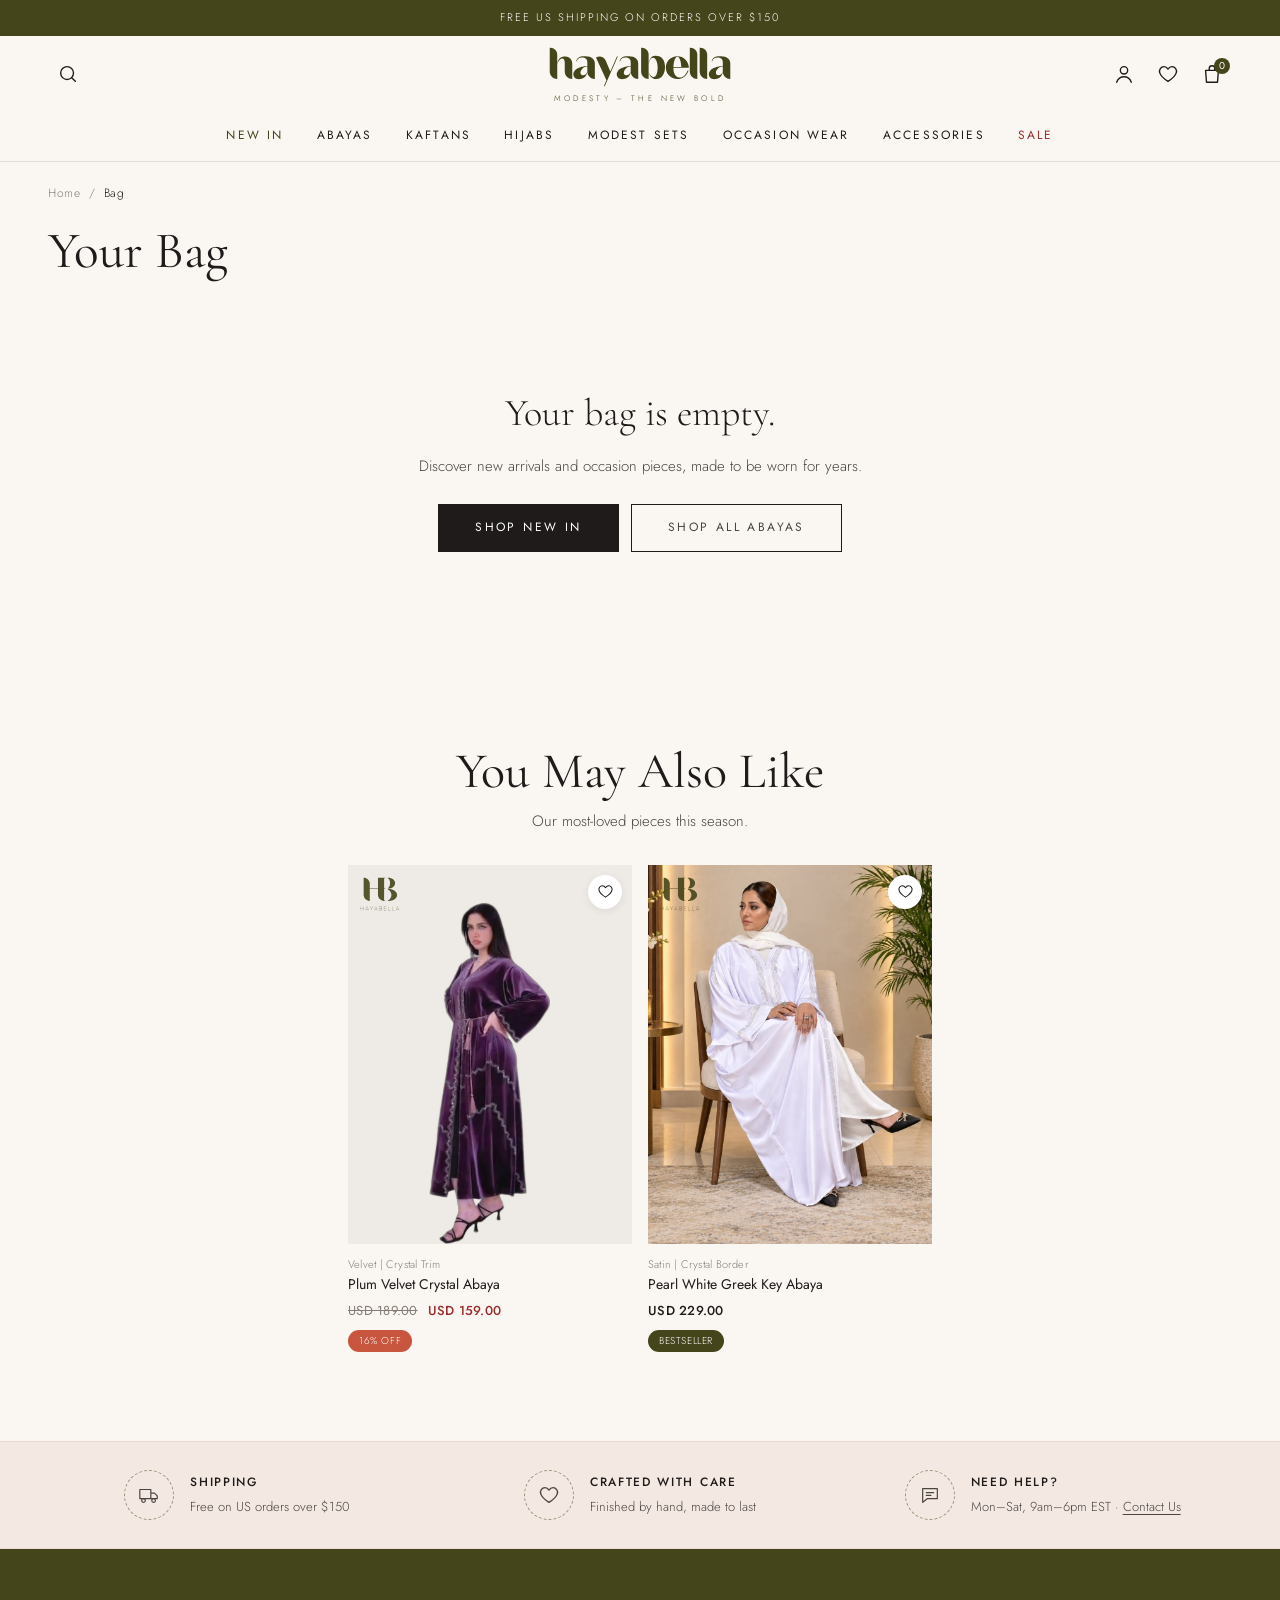
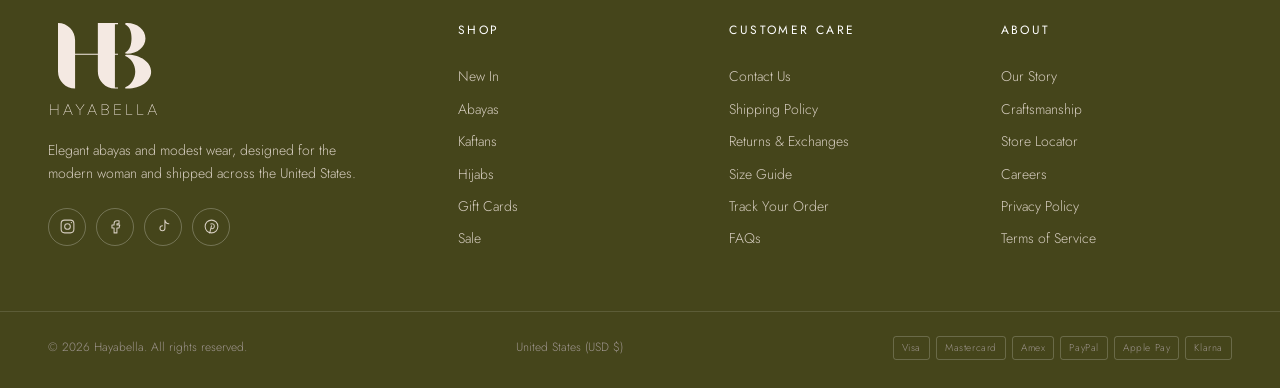
==== cart.html @ 31e65e00 "Remove the video section from the homepage Delete the 'Made to Move' film banner, its styles and the" ====
<!DOCTYPE html>
<html lang="en-US">
<head>
  <meta charset="UTF-8">
  <meta name="viewport" content="width=device-width, initial-scale=1">
  <title>Your Bag | Hayabella – USA</title>
  <meta name="description" content="Shop elegant abayas, kaftans, hijabs and modest sets designed for everyday and occasion. Free US shipping on orders over $150.">
  <meta name="theme-color" content="#1E1B1A">
  <link rel="icon" href="assets/images/brand/hb-monogram.svg" type="image/svg+xml">
  <link rel="preconnect" href="https://fonts.googleapis.com">
  <link rel="preconnect" href="https://fonts.gstatic.com" crossorigin>
  <link href="https://fonts.googleapis.com/css2?family=Cormorant+Garamond:ital,wght@0,400;0,500;0,600;1,400&family=Jost:wght@300;400;500&display=swap" rel="stylesheet">
  <link rel="stylesheet" href="assets/css/styles.css?v=20261111a">
</head>
<body>

  <!-- SVG icon sprite -->
  <svg width="0" height="0" style="position:absolute" aria-hidden="true">
    <symbol id="i-search" viewBox="0 0 24 24"><circle cx="11" cy="11" r="7" fill="none" stroke="currentColor" stroke-width="1.5"/><path d="M20 20l-4-4" stroke="currentColor" stroke-width="1.5" stroke-linecap="round"/></symbol>
    <symbol id="i-user" viewBox="0 0 24 24"><circle cx="12" cy="8" r="4" fill="none" stroke="currentColor" stroke-width="1.5"/><path d="M4 21c1.5-4 4.5-6 8-6s6.5 2 8 6" fill="none" stroke="currentColor" stroke-width="1.5" stroke-linecap="round"/></symbol>
    <symbol id="i-heart" viewBox="0 0 24 24"><path d="M12 20s-7.5-4.6-9-9.2C1.9 7.3 4.2 4 7.6 4c2 0 3.4 1.1 4.4 2.6C13 5.1 14.4 4 16.4 4c3.4 0 5.7 3.3 4.6 6.8C19.5 15.4 12 20 12 20z" fill="none" stroke="currentColor" stroke-width="1.5" stroke-linejoin="round"/></symbol>
    <symbol id="i-bag" viewBox="0 0 24 24"><path d="M5 8h14l-1 13H6L5 8z" fill="none" stroke="currentColor" stroke-width="1.5" stroke-linejoin="round"/><path d="M9 8V6a3 3 0 016 0v2" fill="none" stroke="currentColor" stroke-width="1.5"/></symbol>
    <symbol id="i-menu" viewBox="0 0 24 24"><path d="M3 7h18M3 12h18M3 17h18" stroke="currentColor" stroke-width="1.5" stroke-linecap="round"/></symbol>
    <symbol id="i-close" viewBox="0 0 24 24"><path d="M5 5l14 14M19 5L5 19" stroke="currentColor" stroke-width="1.5" stroke-linecap="round"/></symbol>
    <symbol id="i-left" viewBox="0 0 24 24"><path d="M15 5l-7 7 7 7" fill="none" stroke="currentColor" stroke-width="1.5" stroke-linecap="round" stroke-linejoin="round"/></symbol>
    <symbol id="i-right" viewBox="0 0 24 24"><path d="M9 5l7 7-7 7" fill="none" stroke="currentColor" stroke-width="1.5" stroke-linecap="round" stroke-linejoin="round"/></symbol>
    <symbol id="i-truck" viewBox="0 0 24 24"><path d="M2 6h12v10H2zM14 10h4l3 3v3h-7" fill="none" stroke="currentColor" stroke-width="1.3" stroke-linejoin="round"/><circle cx="6" cy="18" r="2" fill="none" stroke="currentColor" stroke-width="1.3"/><circle cx="17" cy="18" r="2" fill="none" stroke="currentColor" stroke-width="1.3"/></symbol>
    <symbol id="i-return" viewBox="0 0 24 24"><path d="M4 9h11a5 5 0 010 10H9" fill="none" stroke="currentColor" stroke-width="1.3" stroke-linecap="round"/><path d="M8 5L4 9l4 4" fill="none" stroke="currentColor" stroke-width="1.3" stroke-linecap="round" stroke-linejoin="round"/></symbol>
    <symbol id="i-lock" viewBox="0 0 24 24"><rect x="5" y="10" width="14" height="10" rx="1.5" fill="none" stroke="currentColor" stroke-width="1.3"/><path d="M8 10V7a4 4 0 018 0v3" fill="none" stroke="currentColor" stroke-width="1.3"/></symbol>
    <symbol id="i-flag" viewBox="0 0 24 24"><path d="M5 21V4M5 4h12l-2 4 2 4H5" fill="none" stroke="currentColor" stroke-width="1.3" stroke-linejoin="round"/></symbol>
    <symbol id="i-instagram" viewBox="0 0 24 24"><rect x="3" y="3" width="18" height="18" rx="5" fill="none" stroke="currentColor" stroke-width="1.5"/><circle cx="12" cy="12" r="4" fill="none" stroke="currentColor" stroke-width="1.5"/><circle cx="17.5" cy="6.5" r="1" fill="currentColor"/></symbol>
    <symbol id="i-facebook" viewBox="0 0 24 24"><path d="M14 8h3V4h-3a4 4 0 00-4 4v2H7v4h3v7h4v-7h3l1-4h-4V8z" fill="none" stroke="currentColor" stroke-width="1.5" stroke-linejoin="round"/></symbol>
    <symbol id="i-tiktok" viewBox="0 0 24 24"><path d="M14 3v11.5a3.5 3.5 0 11-3.5-3.5M14 3c.5 3 2.5 5 5.5 5" fill="none" stroke="currentColor" stroke-width="1.5" stroke-linecap="round"/></symbol>
    <symbol id="i-chat" viewBox="0 0 24 24"><path d="M4 5h16v11H9l-5 4V5z" fill="none" stroke="currentColor" stroke-width="1.3" stroke-linejoin="round"/><path d="M8 9.5h8M8 12.5h5" stroke="currentColor" stroke-width="1.3" stroke-linecap="round"/></symbol>
    <symbol id="i-pinterest" viewBox="0 0 24 24"><circle cx="12" cy="12" r="9" fill="none" stroke="currentColor" stroke-width="1.5"/><path d="M11 8.5c3-1 5 .5 5 3s-2 4-3.5 3.5M12 11l-2.5 10" fill="none" stroke="currentColor" stroke-width="1.5" stroke-linecap="round"/></symbol>
    <symbol id="i-minus" viewBox="0 0 24 24"><path d="M5 12h14" stroke="currentColor" stroke-width="1.5" stroke-linecap="round"/></symbol>
    <symbol id="i-plus" viewBox="0 0 24 24"><path d="M12 5v14M5 12h14" stroke="currentColor" stroke-width="1.5" stroke-linecap="round"/></symbol>
    <symbol id="i-filter" viewBox="0 0 24 24"><path d="M4 7h10M18 7h2M4 17h4M12 17h8" stroke="currentColor" stroke-width="1.5" stroke-linecap="round"/><circle cx="16" cy="7" r="2" fill="none" stroke="currentColor" stroke-width="1.5"/><circle cx="10" cy="17" r="2" fill="none" stroke="currentColor" stroke-width="1.5"/></symbol>
    <symbol id="i-chev" viewBox="0 0 24 24"><path d="M6 9l6 6 6-6" fill="none" stroke="currentColor" stroke-width="1.5" stroke-linecap="round" stroke-linejoin="round"/></symbol>
    <symbol id="i-trash" viewBox="0 0 24 24"><path d="M4 7h16M9 7V4h6v3M6 7l1 13h10l1-13" fill="none" stroke="currentColor" stroke-width="1.4" stroke-linejoin="round"/></symbol>
    <symbol id="i-tag" viewBox="0 0 24 24"><path d="M3 12V4h8l10 10-8 8L3 12z" fill="none" stroke="currentColor" stroke-width="1.4" stroke-linejoin="round"/><circle cx="7.5" cy="8.5" r="1.3" fill="currentColor"/></symbol>
    <symbol id="i-ruler" viewBox="0 0 24 24"><rect x="2.5" y="8" width="19" height="8" rx="1" fill="none" stroke="currentColor" stroke-width="1.3"/><path d="M6 8v3M9 8v2M12 8v3M15 8v2M18 8v3" stroke="currentColor" stroke-width="1.3"/></symbol>
  </svg>

  <!-- Announcement bar -->
  <div class="announcement" role="region" aria-label="Announcements">
    <div class="announcement__track" data-announcement>
      <p class="is-active">Free US shipping on orders over $150</p>
      <p>New: The Autumn Edit — shop now</p>
      <p>Easy 30-day returns &amp; exchanges nationwide</p>
    </div>
  </div>

  <!-- Header -->
  <header class="header" data-header>
    <div class="header__inner container">
      <div class="header__left">
        <button class="icon-btn header__burger" aria-label="Open menu" data-open-drawer><svg><use href="#i-menu"/></svg></button>
        <button class="icon-btn" aria-label="Search" data-open-search><svg><use href="#i-search"/></svg></button>
      </div>

      <a href="index.html" class="logo" aria-label="Hayabella home">
        <img src="assets/images/brand/hayabella-wordmark.svg" alt="Hayabella" class="logo__img" width="182" height="40">
        <span class="logo__sub">Modesty &ndash; The New Bold</span>
      </a>

      <div class="header__right">
        <a href="#" class="icon-btn hide-sm" aria-label="Account"><svg><use href="#i-user"/></svg></a>
        <a href="wishlist.html" class="icon-btn hide-sm" aria-label="Wishlist"><svg><use href="#i-heart"/></svg><span class="cart-count wish-count" data-wish-count hidden>0</span></a>
        <a href="cart.html" class="icon-btn cart-btn" aria-label="Bag"><svg><use href="#i-bag"/></svg><span class="cart-count" data-cart-count>0</span></a>
      </div>
    </div>

    <nav class="nav" aria-label="Primary">
      <ul class="nav__list container">
        <li><a href="collection.html?edit=new" class="nav__link nav__link--accent">New In</a></li>
        <li class="has-mega">
          <a href="collection.html" class="nav__link">Abayas</a>
          <div class="mega">
            <div class="mega__inner container">
              <div class="mega__col">
                <h4>Shop by Style</h4>
                <a href="collection.html?fabric=Crepe,Linen">Everyday Abayas</a><a href="collection.html?cut=Open">Open Front</a><a href="collection.html?cut=Closed">Closed Abayas</a><a href="collection.html?cut=Kimono">Kimono Abayas</a><a href="collection.html?cut=Belted">Belted Abayas</a>
              </div>
              <div class="mega__col">
                <h4>Shop by Fabric</h4>
                <a href="collection.html?fabric=Nida">Nida</a><a href="collection.html?fabric=Crepe">Crepe</a><a href="collection.html?fabric=Linen">Linen</a><a href="collection.html?fabric=Chiffon">Chiffon</a><a href="collection.html?fabric=Satin">Satin</a>
              </div>
              <div class="mega__col">
                <h4>Shop by Color</h4>
                <a href="collection.html?color=Black">Classic Black</a><a href="collection.html?color=White,Neutral">Neutrals</a><a href="collection.html?color=Red,Grey,Green">Earth Tones</a><a href="collection.html?color=Pink,Blue,Purple">Pastels</a>
              </div>
              <a href="collection.html?style=Embroidered" class="mega__promo">
                <img src="assets/images/photos/ivory-pearl-detail.jpg" alt="" loading="lazy">
                <span>The Embroidered Edit</span>
              </a>
            </div>
          </div>
        </li>
        <li><a href="collection.html?cut=Butterfly" class="nav__link">Kaftans</a></li>
        <li><a href="#" class="nav__link">Hijabs</a></li>
        <li><a href="#" class="nav__link">Modest Sets</a></li>
        <li><a href="collection.html?edit=occasion" class="nav__link">Occasion Wear</a></li>
        <li><a href="#" class="nav__link">Accessories</a></li>
        <li><a href="collection.html?edit=sale" class="nav__link nav__link--sale">Sale</a></li>
      </ul>
    </nav>
  </header>

  <!-- Mobile drawer -->
  <div class="drawer" data-drawer aria-hidden="true">
    <div class="drawer__overlay" data-close-drawer></div>
    <aside class="drawer__panel" aria-label="Menu">
      <div class="drawer__head">
        <img src="assets/images/brand/hayabella-wordmark.svg" alt="Hayabella" class="logo__img logo__img--sm" width="137" height="30">
        <button class="icon-btn" aria-label="Close menu" data-close-drawer><svg><use href="#i-close"/></svg></button>
      </div>
      <ul class="drawer__list">
        <li><a href="collection.html?edit=new">New In</a></li>
        <li><a href="collection.html">Abayas</a></li>
        <li><a href="collection.html?cut=Butterfly">Kaftans</a></li>
        <li><a href="#">Hijabs</a></li>
        <li><a href="#">Modest Sets</a></li>
        <li><a href="collection.html?edit=occasion">Occasion Wear</a></li>
        <li><a href="#">Accessories</a></li>
        <li><a href="collection.html?edit=sale" class="nav__link--sale">Sale</a></li>
      </ul>
      <div class="drawer__foot">
        <a href="#"><svg><use href="#i-user"/></svg> Sign in / Register</a>
        <a href="wishlist.html"><svg><use href="#i-heart"/></svg> Wishlist</a>
        <span class="drawer__region">United States (USD $)</span>
      </div>
    </aside>
  </div>

  <!-- Search overlay -->
  <div class="search" data-search aria-hidden="true">
    <div class="search__inner container">
      <form class="search__form" role="search" onsubmit="return false">
        <svg><use href="#i-search"/></svg>
        <input type="search" placeholder="Search abayas, kaftans, hijabs…" aria-label="Search" data-search-input>
        <button type="button" class="icon-btn" aria-label="Close search" data-close-search><svg><use href="#i-close"/></svg></button>
      </form>
      <div class="search__popular">
        <span>Popular:</span>
        <a href="#">Black abaya</a><a href="#">Open front</a><a href="#">Eid collection</a><a href="collection.html?fabric=Linen">Linen</a><a href="#">Jersey hijab</a>
      </div>
    </div>
  </div>

  <main class="bag-page">
    <nav class="breadcrumb container" aria-label="Breadcrumb">
      <a href="index.html">Home</a><span>/</span><span aria-current="page">Bag</span>
    </nav>

    <header class="bag-hero container">
      <h1 class="bag-hero__title">Your Bag <span data-bag-count></span></h1>
    </header>

    <!-- Bag contents: filled in by cart.js -->
    <section class="bag container" data-bag hidden>
      <div class="bag__main">
        <div class="ship-meter" data-ship-meter>
          <p data-ship-text></p>
          <div class="ship-meter__bar"><span data-ship-bar></span></div>
        </div>
        <div class="bag__undo" data-bag-undo hidden></div>
        <div class="bag__head" aria-hidden="true"><span>Product</span><span>Quantity</span><span>Total</span></div>
        <ul class="bag__lines" data-bag-lines></ul>
        <a href="collection.html" class="link-underline bag__continue">Continue shopping</a>
      </div>

      <aside class="bag__summary" aria-label="Order summary">
        <h2>Order Summary</h2>
        <dl class="sum">
          <div><dt>Subtotal</dt><dd data-sum-subtotal></dd></div>
          <div class="sum__discount" data-sum-discount-row hidden><dt>Discount <span data-sum-code></span></dt><dd data-sum-discount></dd></div>
          <div><dt>Shipping <small>Standard, 2–5 days</small></dt><dd data-sum-shipping></dd></div>
          <div><dt>Estimated tax</dt><dd class="sum__muted">Calculated at checkout</dd></div>
        </dl>
        <form class="promo" data-promo novalidate>
          <label for="promo-code"><svg><use href="#i-tag"/></svg> Promo code</label>
          <div class="promo__row">
            <input id="promo-code" type="text" placeholder="Enter code" autocomplete="off" data-promo-input>
            <button type="submit" class="btn btn--outline">Apply</button>
          </div>
          <p class="promo__msg" role="status" data-promo-msg></p>
        </form>
        <div class="sum__total"><span>Total</span><strong data-sum-total></strong></div>
        <p class="sum__klarna" data-sum-klarna></p>
        <button type="button" class="btn btn--dark sum__checkout" data-checkout>Checkout</button>
        <p class="sum__secure"><svg><use href="#i-lock"/></svg> Secure checkout</p>
        <div class="payments payments--light" aria-label="Accepted payment methods"><span>Visa</span><span>Mastercard</span><span>Amex</span><span>PayPal</span><span>Apple Pay</span><span>Klarna</span></div>
      </aside>
    </section>

    <!-- Empty bag -->
    <section class="bag-empty container" data-bag-empty hidden>
      <p class="bag-empty__title">Your bag is empty.</p>
      <p>Discover new arrivals and occasion pieces, made to be worn for years.</p>
      <div class="bag-empty__ctas">
        <a href="collection.html?edit=new" class="btn btn--dark">Shop New In</a>
        <a href="collection.html" class="btn btn--outline">Shop All Abayas</a>
      </div>
    </section>

    <!-- Product slider: suggestions -->
    <section class="rail" aria-label="You may also like" data-rail>
      <header class="rail__intro container">
        <h2 class="section__title">You May Also Like</h2>
        <p>Our most-loved pieces this season.</p>
      </header>
      <div class="rail__body container">
        <div class="rail__viewport">
          <button class="rail__btn rail__btn--prev" aria-label="Previous products" data-rail-prev><svg><use href="#i-left"/></svg></button>
          <div class="rail__track" data-products="best"></div>
          <button class="rail__btn rail__btn--next" aria-label="Next products" data-rail-next><svg><use href="#i-right"/></svg></button>
        </div>
        <div class="rail__dots" data-rail-dots></div>
      </div>
    </section>

    <!-- Benefits bar -->
    <section class="perks" aria-label="Shopping with Hayabella">
      <div class="perks__inner container">
        <div class="perk">
          <span class="perk__icon"><svg><use href="#i-truck"/></svg></span>
          <div><strong>Shipping</strong><span>Free on US orders over $150</span></div>
        </div>
        <div class="perk">
          <span class="perk__icon"><svg><use href="#i-heart"/></svg></span>
          <div><strong>Crafted with Care</strong><span>Finished by hand, made to last</span></div>
        </div>
        <div class="perk">
          <span class="perk__icon"><svg><use href="#i-chat"/></svg></span>
          <div><strong>Need Help?</strong><span>Mon–Sat, 9am–6pm EST · <a href="#">Contact Us</a></span></div>
        </div>
      </div>
    </section>
  </main>


  <!-- Footer -->
  <footer class="footer">
    <div class="container footer__grid">
      <div class="footer__brand">
        <img src="assets/images/brand/hb-logo-full-light.svg" alt="Hayabella" class="footer__logo" width="116" height="100">
        <p>Elegant abayas and modest wear, designed for the modern woman and shipped across the United States.</p>
        <div class="socials">
          <a href="#" aria-label="Instagram"><svg><use href="#i-instagram"/></svg></a>
          <a href="#" aria-label="Facebook"><svg><use href="#i-facebook"/></svg></a>
          <a href="#" aria-label="TikTok"><svg><use href="#i-tiktok"/></svg></a>
          <a href="#" aria-label="Pinterest"><svg><use href="#i-pinterest"/></svg></a>
        </div>
      </div>
      <details class="footer__col" open>
        <summary>Shop</summary>
        <a href="collection.html?edit=new">New In</a><a href="collection.html">Abayas</a><a href="collection.html?cut=Butterfly">Kaftans</a><a href="#">Hijabs</a><a href="#">Gift Cards</a><a href="collection.html?edit=sale">Sale</a>
      </details>
      <details class="footer__col" open>
        <summary>Customer Care</summary>
        <a href="#">Contact Us</a><a href="#">Shipping Policy</a><a href="#">Returns &amp; Exchanges</a><a href="#">Size Guide</a><a href="#">Track Your Order</a><a href="#">FAQs</a>
      </details>
      <details class="footer__col" open>
        <summary>About</summary>
        <a href="#">Our Story</a><a href="#">Craftsmanship</a><a href="#">Store Locator</a><a href="#">Careers</a><a href="#">Privacy Policy</a><a href="#">Terms of Service</a>
      </details>
    </div>
    <div class="footer__bottom container">
      <span>&copy; <span data-year>2026</span> Hayabella. All rights reserved.</span>
      <span class="footer__region">United States (USD $)</span>
      <div class="payments" aria-label="Accepted payment methods">
        <span>Visa</span><span>Mastercard</span><span>Amex</span><span>PayPal</span><span>Apple Pay</span><span>Klarna</span>
      </div>
    </div>
  </footer>

  <div class="toast" role="status" aria-live="polite" data-toast></div>

  <script src="assets/js/catalog.js?v=20261111a"></script>
  <script src="assets/js/main.js?v=20261111a"></script>
  <script src="assets/js/cart.js?v=20261111a"></script>
</body>
</html>
---- assets/css/styles.css ----
/* ==========================================================================
   Hayabella — Homepage styles
   ========================================================================== */

:root {
  --ink: #1e1b1a;
  --ink-soft: #4a4442;
  --muted: #857c76;
  --ivory: #faf7f3;
  --sand: #f4e9e2;        /* brand blush cream */
  --line: #e4dcd2;
  --gold: #a8844f;
  --olive: #45451b;       /* brand olive (logo) */
  --olive-deep: #45451b;
  --cream: #f4e9e2;       /* brand blush cream */
  --sage-tint: #eef0e5;
  --sale: #9b2c2c;
  --white: #fff;

  --serif: "Cormorant Garamond", Georgia, "Times New Roman", serif;
  --sans: "Jost", "Helvetica Neue", Arial, sans-serif;

  --container: 1400px;
  --gutter: clamp(16px, 4vw, 48px);
  --ease: cubic-bezier(.25, .8, .25, 1);
}

*, *::before, *::after { box-sizing: border-box; }
html { -webkit-text-size-adjust: 100%; scroll-behavior: smooth; }
body {
  margin: 0;
  font-family: var(--sans);
  font-weight: 300;
  font-size: 15px;
  line-height: 1.6;
  color: var(--ink);
  background: var(--ivory);
  -webkit-font-smoothing: antialiased;
}
body.no-scroll { overflow: hidden; }
img { display: block; max-width: 100%; height: auto; }
a { color: inherit; text-decoration: none; }
button { font: inherit; color: inherit; background: none; border: 0; cursor: pointer; padding: 0; }
h1, h2, h3, h4 { margin: 0; font-weight: 400; }
p { margin: 0; }
svg { width: 22px; height: 22px; flex-shrink: 0; }
:focus-visible { outline: 1px solid var(--ink); outline-offset: 3px; }

.container { width: 100%; max-width: var(--container); margin: 0 auto; padding: 0 var(--gutter); }
.center { text-align: center; margin-top: 48px; }

.eyebrow {
  font-size: 11px;
  letter-spacing: .28em;
  text-transform: uppercase;
  font-weight: 400;
  margin-bottom: 12px;
  color: var(--olive);
}
/* on photos and dark bands the eyebrow keeps the surrounding text colour */
.campaign .eyebrow, .split__content .eyebrow { color: inherit; opacity: .85; }

/* Buttons ---------------------------------------------------------------- */
.btn {
  display: inline-flex; align-items: center; justify-content: center;
  min-height: 48px; padding: 0 36px;
  font-size: 12px; letter-spacing: .2em; text-transform: uppercase; font-weight: 400;
  border: 1px solid transparent;
  transition: background .3s var(--ease), color .3s var(--ease), border-color .3s var(--ease);
}
.btn--dark { background: var(--ink); color: var(--white); }
.btn--dark:hover { background: var(--olive); color: var(--white); border-color: var(--olive); }
.btn--light { background: var(--white); color: var(--ink); }
.btn--light:hover { background: transparent; color: var(--white); border-color: var(--white); }
.btn--outline { border-color: var(--ink); }
.btn--outline:hover { background: var(--ink); color: var(--white); }
.btn--ghost-dark { border-color: var(--ink); color: var(--ink); }
.btn--ghost-dark:hover { background: var(--ink); color: var(--white); }

.link-underline {
  display: inline-block;
  font-size: 12px; letter-spacing: .2em; text-transform: uppercase;
  padding-bottom: 4px;
  background: linear-gradient(currentColor, currentColor) left bottom / 100% 1px no-repeat;
  transition: background-size .4s var(--ease);
}
a:hover .link-underline, .link-underline:hover { background-size: 40% 1px; color: var(--olive); }

.icon-btn {
  position: relative;
  display: inline-flex; align-items: center; justify-content: center;
  width: 40px; height: 40px;
  transition: opacity .2s;
}
.icon-btn:hover { opacity: .6; }

/* Announcement ----------------------------------------------------------- */
.announcement { background: var(--olive-deep); color: var(--white); height: 36px; overflow: hidden; }
.announcement__track { position: relative; height: 100%; }
.announcement__track p {
  position: absolute; inset: 0;
  display: flex; align-items: center; justify-content: center;
  font-size: 11px; letter-spacing: .18em; text-transform: uppercase;
  opacity: 0; transform: translateY(100%);
  transition: opacity .6s var(--ease), transform .6s var(--ease);
  padding: 0 16px; text-align: center;
}
.announcement__track p.is-active { opacity: 1; transform: none; }
.announcement__track p.is-leaving { opacity: 0; transform: translateY(-100%); }

/* Header ----------------------------------------------------------------- */
.header {
  position: sticky; top: 0; z-index: 50;
  background: rgba(250, 247, 243, .96);
  backdrop-filter: blur(8px);
  border-bottom: 1px solid var(--line);
  transition: box-shadow .3s;
}
.header.is-scrolled { box-shadow: 0 6px 24px rgba(30, 27, 26, .06); }
.header__inner {
  display: grid; grid-template-columns: 1fr auto 1fr; align-items: center;
  height: 76px;
}
.header__left, .header__right { display: flex; align-items: center; gap: 4px; }
.header__right { justify-content: flex-end; }
.header__burger { display: none; }

.logo { display: flex; flex-direction: column; align-items: center; line-height: 1; }
.logo__img { display: block; height: 40px; width: auto; }
.logo__img--sm { height: 30px; }
.logo__sub { font-size: 8px; letter-spacing: .42em; text-transform: uppercase; margin-top: 7px; color: var(--olive); }

.cart-count {
  position: absolute; top: 4px; right: 2px;
  min-width: 16px; height: 16px; padding: 0 4px;
  border-radius: 8px; background: var(--olive); color: var(--white);
  font-size: 10px; line-height: 16px; text-align: center; font-weight: 400;
}
.cart-count.bump { animation: bump .4s var(--ease); }
@keyframes bump { 50% { transform: scale(1.35); } }

.nav__list {
  display: flex; justify-content: center; gap: clamp(18px, 2.6vw, 40px);
  list-style: none; margin: 0 auto;
}
.nav__link {
  display: block; padding: 14px 0 16px;
  font-size: 12px; letter-spacing: .18em; text-transform: uppercase; font-weight: 400;
  position: relative;
}
.nav__link::after {
  content: ""; position: absolute; left: 0; right: 0; bottom: 10px; height: 1px;
  background: currentColor; transform: scaleX(0); transition: transform .35s var(--ease);
}
.nav__link:hover::after, .has-mega:hover > .nav__link::after { transform: scaleX(1); }
.nav__link--accent { color: var(--olive); }
.nav__link--sale { color: var(--sale); }

.mega {
  position: absolute; left: 0; right: 0; top: 100%;
  background: var(--ivory); border-top: 1px solid var(--line); border-bottom: 1px solid var(--line);
  opacity: 0; visibility: hidden; transform: translateY(8px);
  transition: opacity .3s var(--ease), transform .3s var(--ease), visibility .3s;
}
.has-mega:hover .mega, .has-mega:focus-within .mega { opacity: 1; visibility: visible; transform: none; }
.mega__inner { display: grid; grid-template-columns: repeat(3, 1fr) 260px; gap: 40px; padding-top: 36px; padding-bottom: 40px; }
.mega__col h4 { font-size: 11px; letter-spacing: .22em; text-transform: uppercase; font-weight: 500; margin-bottom: 16px; }
.mega__col a { display: block; padding: 5px 0; color: var(--ink-soft); transition: color .2s, padding .2s; }
.mega__col a:hover { color: var(--ink); padding-left: 4px; }
.mega__promo { position: relative; overflow: hidden; }
.mega__promo img { aspect-ratio: 3/4; object-fit: cover; object-position: center 20%; width: 100%; max-height: 300px; transition: transform .8s var(--ease); }
.mega__promo:hover img { transform: scale(1.04); }
.mega__promo span { position: absolute; left: 0; right: 0; bottom: 0; padding: 40px 16px 14px; font-family: var(--serif); font-size: 20px; color: var(--white); background: linear-gradient(transparent, rgba(30, 27, 26, .6)); }

/* Drawer ----------------------------------------------------------------- */
.drawer { position: fixed; inset: 0; z-index: 100; visibility: hidden; }
.drawer.is-open { visibility: visible; }
.drawer__overlay { position: absolute; inset: 0; background: rgba(30, 27, 26, .4); opacity: 0; transition: opacity .35s; }
.drawer.is-open .drawer__overlay { opacity: 1; }
.drawer__panel {
  position: absolute; top: 0; bottom: 0; left: 0; width: min(360px, 88vw);
  background: var(--ivory); display: flex; flex-direction: column;
  transform: translateX(-100%); transition: transform .4s var(--ease);
}
.drawer.is-open .drawer__panel { transform: none; }
.drawer__head { display: flex; justify-content: space-between; align-items: center; padding: 16px 20px; border-bottom: 1px solid var(--line); }
.drawer__list { list-style: none; margin: 0; padding: 8px 0; flex: 1; overflow-y: auto; }
.drawer__list a { display: block; padding: 16px 24px; font-size: 13px; letter-spacing: .16em; text-transform: uppercase; border-bottom: 1px solid var(--line); }
.drawer__foot { padding: 20px 24px; display: grid; gap: 14px; background: var(--sand); }
.drawer__foot a { display: flex; align-items: center; gap: 10px; font-size: 14px; }
.drawer__foot svg { width: 18px; height: 18px; }
.drawer__region { font-size: 12px; color: var(--muted); }

/* Search ----------------------------------------------------------------- */
.search {
  position: fixed; inset: 0 0 auto 0; z-index: 90;
  background: var(--ivory); border-bottom: 1px solid var(--line);
  transform: translateY(-100%); visibility: hidden;
  transition: transform .4s var(--ease), visibility .4s;
  box-shadow: 0 20px 40px rgba(30, 27, 26, .08);
}
.search.is-open { transform: none; visibility: visible; }
.search__inner { padding-top: 32px; padding-bottom: 32px; }
.search__form { display: flex; align-items: center; gap: 12px; border-bottom: 1px solid var(--ink); padding-bottom: 10px; }
.search__form input { flex: 1; border: 0; background: none; font: inherit; font-size: 22px; font-family: var(--serif); outline: none; min-width: 0; }
.search__popular { display: flex; flex-wrap: wrap; gap: 8px 18px; margin-top: 18px; font-size: 13px; color: var(--muted); }
.search__popular a { color: var(--ink); border-bottom: 1px solid var(--line); }

/* Hero: banner-image slider -------------------------------------------- */
.sr-only { position: absolute; width: 1px; height: 1px; padding: 0; margin: -1px; overflow: hidden; clip: rect(0 0 0 0); white-space: nowrap; border: 0; }
.hero { position: relative; overflow: hidden; background: var(--sand); }
.hero__slides { position: relative; aspect-ratio: 1920 / 800; max-height: 85vh; width: 100%; }
.hero__slide { position: absolute; inset: 0; display: block; opacity: 0; visibility: hidden; transition: opacity .9s var(--ease), visibility .9s; }
.hero__slide.is-active { opacity: 1; visibility: visible; }
.hero__slide picture, .hero__slide img { display: block; width: 100%; height: 100%; }
.hero__slide img { object-fit: cover; object-position: center; }
.hero__arrow {
  position: absolute; top: 50%; z-index: 2;
  width: 48px; height: 48px; margin-top: -24px;
  display: flex; align-items: center; justify-content: center;
  background: rgba(255, 255, 255, .8); border-radius: 50%;
  opacity: 0; transition: opacity .3s, background .3s;
}
.hero:hover .hero__arrow { opacity: 1; }
.hero__arrow:hover { background: var(--white); }
.hero__arrow--prev { left: 20px; }
.hero__arrow--next { right: 20px; }
.hero__dots { position: absolute; left: 0; right: 0; bottom: 20px; z-index: 2; display: flex; justify-content: center; gap: 10px; }
.hero__dot { width: 36px; height: 20px; position: relative; }
.hero__dot::before { content: ""; position: absolute; left: 0; right: 0; top: 50%; height: 2px; background: rgba(255, 255, 255, .55); box-shadow: 0 0 4px rgba(0, 0, 0, .25); }
.hero__dot::after { content: ""; position: absolute; left: 0; top: 50%; height: 2px; width: 0; background: var(--white); }
.hero__dot.is-active::after { animation: progress var(--slide-duration, 6s) linear forwards; }
.hero.is-paused .hero__dot.is-active::after { animation-play-state: paused; }
@keyframes progress { to { width: 100%; } }

/* USP -------------------------------------------------------------------- */
.usp { background: var(--sand); border-bottom: 1px solid var(--line); }
.usp__inner { display: grid; grid-template-columns: repeat(4, 1fr); }
.usp__item { display: flex; align-items: center; justify-content: center; gap: 14px; padding: 22px 12px; }
.usp__item svg { width: 28px; height: 28px; color: var(--olive); }
.usp__item strong { display: block; font-weight: 400; font-size: 12px; letter-spacing: .16em; text-transform: uppercase; }
.usp__item span { font-size: 13px; color: var(--muted); }

/* Sections --------------------------------------------------------------- */
.section { padding: clamp(56px, 8vw, 110px) 0; }
.section--tight { padding-bottom: 0; }
.section__head { text-align: center; margin-bottom: clamp(32px, 4vw, 52px); }
.section__head--row { display: flex; align-items: flex-end; justify-content: space-between; text-align: left; gap: 20px; flex-wrap: wrap; }
.section__title { font-family: var(--serif); font-size: clamp(32px, 4vw, 50px); line-height: 1.1; }

/* Split ------------------------------------------------------------------ */
.split { display: grid; grid-template-columns: 1fr 1fr; gap: 4px; }
.split__item { position: relative; overflow: hidden; aspect-ratio: 4/5; display: block; }
.split__item img { width: 100%; height: 100%; object-fit: cover; object-position: center 20%; transition: transform 1.2s var(--ease); }
.split__item:hover img { transform: scale(1.04); }
.split__content {
  position: absolute; left: 0; right: 0; bottom: 0; padding: clamp(28px, 5vw, 64px); padding-top: 120px;
  text-align: center; color: var(--ink);
  background: linear-gradient(transparent, rgba(250, 247, 243, .92) 55%);
}
.split__content--light { color: var(--white); background: linear-gradient(transparent, rgba(30, 27, 26, .85) 55%); }
.split__content h3 { font-family: var(--serif); font-size: clamp(30px, 3.6vw, 48px); margin-bottom: 18px; }

/* Product sliders -------------------------------------------------------- */
.rail { padding: clamp(48px, 7vw, 96px) 0; }
.rail__intro { text-align: center; margin-bottom: clamp(20px, 2.6vw, 32px); }
.rail__intro .section__title { margin-bottom: 10px; }
.rail__intro p { color: var(--ink-soft); font-size: 15px; max-width: 620px; margin: 0 auto; }
.rail__viewport { position: relative; }
.rail__btn {
  position: absolute; top: 38%; z-index: 3; width: 44px; height: 44px; border-radius: 50%;
  display: flex; align-items: center; justify-content: center;
  background: var(--white); box-shadow: 0 4px 16px rgba(30, 27, 26, .12);
  transition: opacity .25s, background .25s, color .25s;
}
.rail__btn svg { width: 18px; height: 18px; }
.rail__btn--prev { left: -18px; }
.rail__btn--next { right: -18px; }
.rail__btn:hover:not(:disabled) { background: var(--olive); color: var(--white); }
.rail__btn:disabled { opacity: 0; pointer-events: none; }
.rail__track {
  display: grid; grid-auto-flow: column; grid-auto-columns: calc((100% - 3 * 16px) / 4); gap: 16px;
  overflow-x: auto; scroll-snap-type: x mandatory; overscroll-behavior-x: contain; scrollbar-width: none;
}
.rail__track::-webkit-scrollbar { display: none; }
.rail__track.is-few { justify-content: center; }
.rail__track > .product { scroll-snap-align: start; }
.rail__dots { display: flex; justify-content: center; gap: 10px; margin-top: 28px; }
.rail__dots[hidden] { display: none; }
.rail[hidden] { display: none; }
.rail__dot { width: 7px; height: 7px; border-radius: 50%; background: #cfc8c0; transition: background .25s, transform .25s; }
.rail__dot:hover { background: var(--muted); }
.rail__dot.is-active { background: var(--olive); transform: scale(1.15); }
.rail .center { margin-top: 24px; }

/* Product cards (markup generated by main.js) ---------------------------- */
.product { position: relative; }
.product__media { display: block; position: relative; overflow: hidden; aspect-ratio: 3/4; background: #eeeae5; margin-bottom: 12px; }
.product__link { position: absolute; inset: 0; }
.product__media img { position: absolute; inset: 0; width: 100%; height: 100%; object-fit: cover; object-position: center bottom; transition: opacity .6s var(--ease), transform 1.2s var(--ease); }
.product__media .img-alt { opacity: 0; }
.product:hover .img-alt { opacity: 1; }
.product:hover .product__media img { transform: scale(1.03); }
/* HB Hayabella watermark on every product image */
.product__media .product__mark {
  inset: auto; top: 12px; left: 12px; z-index: 1; width: 40px; height: auto;
  object-fit: contain; opacity: .9; transform: none !important; pointer-events: none;
}
.wish {
  position: absolute; top: 10px; right: 10px; z-index: 2;
  width: 34px; height: 34px; display: flex; align-items: center; justify-content: center;
  background: var(--white); border-radius: 50%; box-shadow: 0 2px 8px rgba(30, 27, 26, .08);
  transition: color .2s;
}
.wish svg { width: 17px; height: 17px; }
.wish.is-active { color: var(--sale); }
.wish.is-active path { fill: currentColor; }
.quick-add {
  position: absolute; left: 10px; right: 10px; bottom: 10px; z-index: 2;
  background: rgba(255, 255, 255, .95); padding: 12px;
  transform: translateY(calc(100% + 16px)); transition: transform .4s var(--ease);
}
.product:hover .quick-add, .product:focus-within .quick-add { transform: none; }
.quick-add__label { display: block; text-align: center; font-size: 11px; letter-spacing: .18em; text-transform: uppercase; margin-bottom: 8px; color: var(--muted); }
.sizes { display: flex; justify-content: center; gap: 6px; flex-wrap: wrap; }
.size { min-width: 36px; height: 32px; padding: 0 6px; border: 1px solid var(--line); font-size: 12px; transition: all .2s; }
.size:hover { border-color: var(--ink); background: var(--ink); color: var(--white); }
.product__tag { font-size: 11px; color: var(--muted); letter-spacing: .02em; margin-bottom: 2px; }
.product__name { font-size: 14px; font-weight: 400; line-height: 1.4; margin-bottom: 6px; }
.product__price { font-size: 13px; font-weight: 500; letter-spacing: .02em; display: flex; flex-wrap: wrap; gap: 4px 10px; }
.product__price s { color: var(--muted); font-weight: 400; }
.product__price .now { color: var(--sale); }
.pill {
  display: inline-block; margin-top: 8px; padding: 3px 11px; border-radius: 20px;
  background: var(--olive); color: var(--white); font-size: 10px; letter-spacing: .06em; text-transform: uppercase;
}
.pill--sale { background: #c8553d; }

/* Campaign --------------------------------------------------------------- */
.campaign { position: relative; height: clamp(480px, 70vh, 760px); overflow: hidden; color: var(--white); }
.campaign img { width: 100%; height: 100%; object-fit: cover; object-position: 70% 30%; }
.campaign::after { content: ""; position: absolute; inset: 0; background: linear-gradient(90deg, rgba(30, 27, 26, .78) 10%, rgba(30, 27, 26, .35) 45%, rgba(30, 27, 26, 0) 70%); }
.campaign__content {
  position: absolute; z-index: 1; top: 50%; left: var(--gutter); transform: translateY(-50%);
  max-width: 460px; padding-left: max(0px, calc((100vw - var(--container)) / 2));
}
.campaign__content h2 { font-family: var(--serif); font-size: clamp(38px, 5vw, 72px); line-height: 1.05; margin-bottom: 18px; }
.campaign__content p:not(.eyebrow) { margin-bottom: 30px; font-size: 16px; }

/* Occasions -------------------------------------------------------------- */
.occasions { display: grid; grid-template-columns: repeat(3, 1fr); gap: 20px; }
.occasion { position: relative; overflow: hidden; aspect-ratio: 7/9; display: block; }
.occasion img { width: 100%; height: 100%; object-fit: cover; object-position: center 15%; transition: transform 1.2s var(--ease); }
.occasion:hover img { transform: scale(1.05); }
.occasion__label {
  position: absolute; left: 20px; right: 20px; bottom: 20px;
  background: rgba(250, 247, 243, .94); padding: 22px; text-align: center;
  transition: transform .4s var(--ease);
}
.occasion:hover .occasion__label { transform: translateY(-6px); }
.occasion__label h3 { font-family: var(--serif); font-size: 26px; margin-bottom: 8px; }

/* Story ------------------------------------------------------------------ */
.story { background: var(--sage-tint); padding: clamp(64px, 9vw, 120px) 0; text-align: center; }
.story__inner { max-width: 760px; }
.story__title { font-family: var(--serif); font-style: italic; font-size: clamp(30px, 4vw, 48px); line-height: 1.15; margin-bottom: 22px; }
.story p:not(.eyebrow) { color: var(--ink-soft); font-size: 16px; margin-bottom: 28px; }

/* Lookbook --------------------------------------------------------------- */
.looks { display: grid; grid-template-columns: repeat(6, 1fr); gap: 4px; }
.look { position: relative; overflow: hidden; aspect-ratio: 1; display: block; }
.look img { width: 100%; height: 100%; object-fit: cover; object-position: center 20%; transition: transform 1s var(--ease); }
.look span {
  position: absolute; inset: 0; display: flex; align-items: center; justify-content: center;
  background: rgba(30, 27, 26, .35); color: var(--white); opacity: 0; transition: opacity .3s;
}
.look span svg { width: 28px; height: 28px; }
.look:hover span { opacity: 1; }
.look:hover img { transform: scale(1.05); }

/* Newsletter ------------------------------------------------------------- */
.newsletter { padding: clamp(64px, 8vw, 110px) 0; text-align: center; }
.newsletter__inner { max-width: 640px; }
.newsletter h2 { font-family: var(--serif); font-size: clamp(32px, 4vw, 46px); margin-bottom: 12px; }
.newsletter p { color: var(--ink-soft); margin-bottom: 28px; }
.newsletter__form { display: flex; gap: 0; }
.newsletter__form input {
  flex: 1; min-width: 0; height: 48px; padding: 0 18px;
  border: 1px solid var(--ink); border-right: 0; background: var(--white);
  font: inherit; font-size: 14px; outline: none; border-radius: 0;
}
.newsletter__form input.is-invalid { border-color: var(--sale); }
.newsletter__msg { margin: 14px 0 0 !important; font-size: 13px; min-height: 20px; }

/* Benefits bar ----------------------------------------------------------- */
.perks { background: var(--cream); border-top: 1px solid #eadbd1; border-bottom: 1px solid #eadbd1; }
.perks__inner { display: grid; grid-template-columns: repeat(3, 1fr); gap: 24px; padding-top: 28px; padding-bottom: 28px; }
.perk { display: flex; align-items: center; justify-content: center; gap: 16px; }
.perk__icon {
  flex-shrink: 0; width: 50px; height: 50px; border-radius: 50%;
  display: flex; align-items: center; justify-content: center;
  border: 1px dashed rgba(69, 69, 27, .55); color: var(--olive);
}
.perk__icon svg { width: 22px; height: 22px; }
.perk strong { display: block; font-size: 12px; font-weight: 500; letter-spacing: .14em; text-transform: uppercase; margin-bottom: 2px; }
.perk span { font-size: 13px; color: var(--ink-soft); }
.perk a { text-decoration: underline; text-underline-offset: 3px; }
.perk a:hover { color: var(--olive); }

/* Footer ----------------------------------------------------------------- */
.footer { background: var(--olive); color: rgba(244, 233, 226, .82); padding-top: 72px; }
.footer__grid { display: grid; grid-template-columns: 1.6fr 1fr 1fr 1fr; gap: 40px; padding-bottom: 56px; }
.footer__logo { display: block; height: 96px; width: auto; margin-bottom: 22px; }
.footer__brand p { max-width: 320px; font-size: 14px; margin-bottom: 24px; }
.socials { display: flex; gap: 10px; }
.socials a { width: 38px; height: 38px; border: 1px solid rgba(255, 255, 255, .25); border-radius: 50%; display: flex; align-items: center; justify-content: center; transition: background .3s, color .3s; }
.socials a:hover { background: var(--white); color: var(--ink); }
.socials svg { width: 17px; height: 17px; }
.footer__col summary {
  list-style: none; cursor: default;
  color: var(--white); font-size: 12px; letter-spacing: .2em; text-transform: uppercase; font-weight: 400; margin-bottom: 20px;
}
.footer__col summary::-webkit-details-marker { display: none; }
.footer__col a { display: block; font-size: 14px; padding: 5px 0; transition: color .2s; }
.footer__col a:hover { color: var(--white); }
.footer__bottom {
  display: flex; flex-wrap: wrap; align-items: center; justify-content: space-between; gap: 16px;
  padding-top: 24px; padding-bottom: 28px; border-top: 1px solid rgba(255, 255, 255, .12);
  font-size: 12px; color: #9d948d;
}
.payments { display: flex; flex-wrap: wrap; gap: 6px; }
.payments span { border: 1px solid rgba(255, 255, 255, .2); border-radius: 3px; padding: 3px 8px; font-size: 10px; letter-spacing: .06em; }

/* Product page ----------------------------------------------------------- */
.breadcrumb { display: flex; flex-wrap: wrap; gap: 8px; padding-top: 22px; padding-bottom: 22px; font-size: 12px; letter-spacing: .06em; color: var(--muted); }
.breadcrumb a:hover { color: var(--olive); }
.breadcrumb [aria-current] { color: var(--ink); }
.pdp { display: grid; grid-template-columns: minmax(0, 1.25fr) minmax(0, 1fr); gap: clamp(28px, 4.5vw, 72px); align-items: start; padding-bottom: clamp(48px, 7vw, 96px); }
.pdp__gallery { display: grid; grid-template-columns: 76px minmax(0, 1fr); gap: 14px; position: sticky; top: 140px; }
.pdp__gallery.is-single { grid-template-columns: minmax(0, 1fr); }
.pdp__gallery.is-single .pdp__thumbs, .pdp__gallery.is-single .pdp__arrow, .pdp__gallery.is-single .pdp__dots { display: none; }
.pdp__thumbs { display: flex; flex-direction: column; gap: 10px; max-height: 70vh; overflow-y: auto; scrollbar-width: none; }
.pdp__thumbs::-webkit-scrollbar { display: none; }
.pdp__thumb { position: relative; flex: 0 0 auto; aspect-ratio: 3/4; overflow: hidden; background: #eeeae5; border: 1px solid transparent; opacity: .65; transition: opacity .2s, border-color .2s; }
.pdp__thumb img { width: 100%; height: 100%; object-fit: cover; object-position: center top; }
.pdp__thumb:hover, .pdp__thumb.is-active { opacity: 1; border-color: var(--olive); }
.pdp__thumb--video::after { content: ""; position: absolute; left: 50%; top: 50%; margin: -9px 0 0 -6px; border-left: 14px solid #fff; border-top: 9px solid transparent; border-bottom: 9px solid transparent; filter: drop-shadow(0 1px 3px rgba(0,0,0,.4)); }
.pdp__stage-wrap { position: relative; }
.pdp__stage { display: flex; overflow-x: auto; scroll-snap-type: x mandatory; scrollbar-width: none; background: #eeeae5; }
.pdp__stage::-webkit-scrollbar { display: none; }
.pdp__slide { position: relative; flex: 0 0 100%; aspect-ratio: 3/4; scroll-snap-align: start; overflow: hidden; }
.pdp__slide img, .pdp__slide video { width: 100%; height: 100%; object-fit: cover; object-position: center top; display: block; }
.pdp__slide--video { background: #f2efec; }
.pdp__slide--video video { object-fit: contain; }
.pdp__slide .pdp__mark { position: absolute; top: 16px; left: 16px; width: 54px; height: auto; object-fit: contain; opacity: .9; pointer-events: none; }
.pdp__arrow {
  position: absolute; top: 50%; margin-top: -22px; width: 44px; height: 44px; border-radius: 50%;
  display: flex; align-items: center; justify-content: center; background: rgba(255, 255, 255, .9);
  box-shadow: 0 4px 16px rgba(30, 27, 26, .12); opacity: 0; transition: opacity .25s, background .25s, color .25s;
}
.pdp__arrow svg { width: 18px; height: 18px; }
.pdp__arrow--prev { left: 14px; }
.pdp__arrow--next { right: 14px; }
.pdp__stage-wrap:hover .pdp__arrow { opacity: 1; }
.pdp__arrow:hover { background: var(--olive); color: var(--white); }
.pdp__dots { display: none; justify-content: center; gap: 8px; margin-top: 14px; }
.pdp__dots span { width: 7px; height: 7px; border-radius: 50%; background: #cfc8c0; transition: background .25s; }
.pdp__dots span.is-active { background: var(--olive); }

.pdp__tag { font-size: 12px; color: var(--muted); letter-spacing: .04em; margin-bottom: 8px; }
.pdp__title { font-family: var(--serif); font-size: clamp(30px, 3.2vw, 42px); line-height: 1.1; margin-bottom: 16px; }
.pdp__price { display: flex; flex-wrap: wrap; align-items: center; gap: 6px 14px; font-size: 18px; font-weight: 500; letter-spacing: .02em; }
.pdp__price s { color: var(--muted); font-weight: 400; }
.pdp__price .now { color: var(--sale); }
.pdp__price .pill { margin-top: 0; }
.pdp__klarna { font-size: 13px; color: var(--ink-soft); margin: 8px 0 28px; padding-bottom: 24px; border-bottom: 1px solid var(--line); }
.pdp__option { margin-bottom: 24px; }
.pdp__label { font-size: 12px; letter-spacing: .14em; text-transform: uppercase; margin-bottom: 12px; }
.pdp__label span { color: var(--ink-soft); letter-spacing: .04em; text-transform: none; font-size: 14px; }
.pdp__label-row { display: flex; justify-content: space-between; align-items: baseline; gap: 12px; }
.pdp__guide-link { display: inline-flex; align-items: center; gap: 6px; font-size: 13px; text-decoration: underline; text-underline-offset: 3px; color: var(--ink-soft); }
.pdp__guide-link svg { width: 18px; height: 18px; }
.pdp__guide-link:hover { color: var(--olive); }
.pdp__swatches { display: flex; gap: 10px; }
.pdp__swatch { width: 30px; height: 30px; border-radius: 50%; border: 1px solid rgba(0, 0, 0, .12); box-shadow: 0 0 0 3px var(--ivory); }
.pdp__swatch.is-active { box-shadow: 0 0 0 3px var(--ivory), 0 0 0 4px var(--olive); }
.pdp__sizes { display: flex; flex-wrap: wrap; gap: 8px; }
.pdp__size { min-width: 56px; height: 46px; padding: 0 14px; border: 1px solid var(--line); background: var(--white); font-size: 14px; transition: border-color .2s, background .2s, color .2s; }
.pdp__size:hover { border-color: var(--ink); }
.pdp__size.is-active { background: var(--olive); border-color: var(--olive); color: var(--white); }
.pdp__sizes.shake { animation: shake .4s; }
@keyframes shake { 25% { transform: translateX(-6px); } 50% { transform: translateX(6px); } 75% { transform: translateX(-3px); } }
.pdp__error { min-height: 18px; margin-top: 8px; font-size: 13px; color: var(--sale); }
.pdp__buy { display: flex; gap: 10px; margin-bottom: 26px; }
.qty { display: flex; align-items: center; border: 1px solid var(--line); background: var(--white); }
.qty button { width: 40px; height: 50px; display: flex; align-items: center; justify-content: center; }
.qty button svg { width: 16px; height: 16px; }
.qty button:hover { color: var(--olive); }
.qty input { width: 34px; border: 0; text-align: center; font: inherit; font-size: 15px; background: none; -moz-appearance: textfield; appearance: textfield; }
.qty input::-webkit-outer-spin-button, .qty input::-webkit-inner-spin-button { -webkit-appearance: none; margin: 0; }
.pdp__add { flex: 1; min-height: 52px; padding: 0 18px; white-space: nowrap; }
.pdp__wish { width: 52px; flex-shrink: 0; border: 1px solid var(--line); background: var(--white); display: flex; align-items: center; justify-content: center; transition: color .2s, border-color .2s; }
.pdp__wish:hover { border-color: var(--ink); }
.pdp__wish.is-active { color: var(--sale); }
.pdp__wish.is-active path { fill: currentColor; }
.pdp__assure { list-style: none; margin: 0 0 26px; padding: 18px 20px; background: var(--cream); display: grid; gap: 10px; font-size: 13px; color: var(--ink-soft); }
.pdp__assure li { display: flex; align-items: center; gap: 12px; }
.pdp__assure svg { width: 20px; height: 20px; color: var(--olive); }
.pdp__acc details { border-top: 1px solid var(--line); }
.pdp__acc details:last-child { border-bottom: 1px solid var(--line); }
.pdp__acc summary { list-style: none; cursor: pointer; position: relative; padding: 18px 28px 18px 0; font-size: 12px; letter-spacing: .16em; text-transform: uppercase; }
.pdp__acc summary::-webkit-details-marker { display: none; }
.pdp__acc summary::after { content: "+"; position: absolute; right: 2px; top: 14px; font-size: 20px; font-weight: 300; }
.pdp__acc details[open] summary::after { content: "\2212"; }
.pdp__acc details > div { padding-bottom: 20px; font-size: 14px; color: var(--ink-soft); display: grid; gap: 10px; }
.pdp__acc .link-underline { color: var(--ink); }

.pdp-bar {
  position: fixed; left: 0; right: 0; bottom: 0; z-index: 60; display: none; align-items: center; justify-content: space-between; gap: 14px;
  padding: 12px var(--gutter); background: rgba(250, 247, 243, .97); border-top: 1px solid var(--line); box-shadow: 0 -6px 24px rgba(30, 27, 26, .06);
  transform: translateY(100%); transition: transform .35s var(--ease);
}
.pdp-bar.is-visible { transform: none; }
.pdp-bar__name { font-size: 13px; line-height: 1.3; max-width: 46vw; overflow: hidden; text-overflow: ellipsis; white-space: nowrap; }
.pdp-bar__price { font-size: 13px; font-weight: 500; }
.pdp-bar .btn { min-height: 46px; padding: 0 26px; }

.guide { width: min(640px, calc(100vw - 32px)); max-height: calc(100vh - 48px); border: 0; padding: 28px; background: var(--ivory); color: var(--ink); }
.guide::backdrop { background: rgba(30, 27, 26, .45); }
.guide__head { display: flex; justify-content: space-between; align-items: center; margin-bottom: 6px; }
.guide__head h2 { font-family: var(--serif); font-size: 30px; }
.guide__note { font-size: 13px; color: var(--muted); margin-bottom: 18px; }
.guide__table { overflow-x: auto; }
.guide table { width: 100%; border-collapse: collapse; font-size: 14px; }
.guide th, .guide td { padding: 11px 10px; text-align: left; border-bottom: 1px solid var(--line); white-space: nowrap; }
.guide th { font-size: 11px; letter-spacing: .14em; text-transform: uppercase; font-weight: 500; color: var(--olive); }

@media (max-width: 900px) {
  .pdp { grid-template-columns: 1fr; }
  .pdp__gallery { position: static; grid-template-columns: minmax(0, 1fr); }
  .pdp__thumbs, .pdp__arrow { display: none; }
  .pdp__dots { display: flex; }
  .pdp-bar { display: flex; }
}
@media (max-width: 767px) {
  .breadcrumb { padding-top: 14px; padding-bottom: 14px; font-size: 11px; }
  .pdp__gallery { margin: 0 calc(var(--gutter) * -1); }
  .pdp__slide .pdp__mark { width: 42px; top: 12px; left: 12px; }
  .pdp__add { letter-spacing: .14em; }
  .pdp-page ~ .footer { padding-bottom: 72px; }
}

/* Collection page -------------------------------------------------------- */
.plp-hero { text-align: center; padding-top: 8px; padding-bottom: clamp(24px, 3vw, 40px); }
.plp-hero__title { font-family: var(--serif); font-size: clamp(36px, 4.4vw, 58px); line-height: 1.05; margin-bottom: 10px; }
.plp-hero__text { color: var(--ink-soft); max-width: 560px; margin: 0 auto; }
.plp { display: grid; grid-template-columns: 250px minmax(0, 1fr); gap: clamp(28px, 3.5vw, 52px); align-items: start; padding-bottom: clamp(56px, 7vw, 96px); }
.plp-filters { position: sticky; top: 140px; max-height: calc(100vh - 160px); display: flex; flex-direction: column; }
.plp-filters__head, .plp-filters__foot, .plp-filters__overlay { display: none; }
.plp-filters__body { overflow-y: auto; scrollbar-width: thin; padding-right: 6px; }
.fgroup { border-bottom: 1px solid var(--line); }
.fgroup:first-child { border-top: 1px solid var(--line); }
.fgroup summary { list-style: none; cursor: pointer; display: flex; align-items: center; padding: 16px 0; font-size: 12px; letter-spacing: .16em; text-transform: uppercase; }
.fgroup summary::-webkit-details-marker { display: none; }
.fgroup summary svg { width: 16px; height: 16px; margin-left: auto; transition: transform .25s; }
.fgroup[open] summary svg { transform: rotate(180deg); }
.fgroup__n { color: var(--olive); margin-left: 4px; letter-spacing: 0; }
.fgroup__opts { display: grid; gap: 4px; padding-bottom: 16px; }
.fgroup__opts--chips { display: flex; flex-wrap: wrap; gap: 8px; }
.fopt { display: flex; align-items: center; gap: 10px; padding: 5px 0; font-size: 14px; cursor: pointer; }
.fopt input { position: absolute; opacity: 0; pointer-events: none; }
.fopt__box { width: 16px; height: 16px; border: 1px solid #bdb5ad; background: var(--white); flex-shrink: 0; position: relative; transition: background .2s, border-color .2s; }
.fopt input:checked + .fopt__box { background: var(--olive); border-color: var(--olive); }
.fopt input:checked + .fopt__box::after { content: ""; position: absolute; left: 5px; top: 1px; width: 4px; height: 9px; border: solid var(--white); border-width: 0 1.5px 1.5px 0; transform: rotate(45deg); }
.fopt__swatch { width: 18px; height: 18px; border-radius: 50%; flex-shrink: 0; border: 1px solid rgba(0, 0, 0, .14); box-shadow: 0 0 0 2px var(--ivory); }
.fopt input:checked + .fopt__swatch { box-shadow: 0 0 0 2px var(--ivory), 0 0 0 3px var(--olive); }
.fopt input:focus-visible + span { outline: 1px solid var(--ink); outline-offset: 3px; }
.fopt__count { margin-left: auto; font-size: 12px; color: var(--muted); }
.fopt:hover .fopt__name { color: var(--olive); }
.fopt.is-empty { opacity: .4; }
.fchip { min-width: 46px; height: 38px; padding: 0 12px; border: 1px solid var(--line); background: var(--white); font-size: 13px; transition: all .2s; }
.fchip:hover { border-color: var(--ink); }
.fchip.is-active { background: var(--olive); border-color: var(--olive); color: var(--white); }
.fchip.is-empty { opacity: .4; }

.plp-toolbar { display: flex; align-items: center; gap: 16px; padding-bottom: 16px; border-bottom: 1px solid var(--line); margin-bottom: 16px; }
.plp-toolbar__filter { display: none; align-items: center; gap: 8px; font-size: 12px; letter-spacing: .14em; text-transform: uppercase; }
.plp-toolbar__filter svg { width: 20px; height: 20px; }
.plp-toolbar__count { font-size: 13px; color: var(--muted); }
.plp-sort { margin-left: auto; display: flex; align-items: center; gap: 10px; font-size: 13px; }
.plp-sort span { color: var(--muted); }
.plp-sort select {
  font: inherit; font-size: 13px; color: var(--ink); background: transparent; border: 1px solid var(--line); padding: 9px 34px 9px 12px; cursor: pointer;
  appearance: none; -webkit-appearance: none;
  background-image: url("data:image/svg+xml,%3Csvg xmlns='http://www.w3.org/2000/svg' viewBox='0 0 24 24'%3E%3Cpath d='M6 9l6 6 6-6' fill='none' stroke='%231e1b1a' stroke-width='1.5'/%3E%3C/svg%3E");
  background-repeat: no-repeat; background-position: right 10px center; background-size: 16px;
}
.plp-chips { display: flex; flex-wrap: wrap; gap: 8px; margin-bottom: 22px; }
.plp-chips:empty { display: none; }
.plp-chip { display: inline-flex; align-items: center; gap: 6px; padding: 7px 12px; background: var(--cream); font-size: 12px; letter-spacing: .04em; transition: background .2s; }
.plp-chip svg { width: 12px; height: 12px; }
.plp-chip:hover { background: #eadbd1; }
.plp-chip--clear { background: none; text-decoration: underline; text-underline-offset: 3px; }
.plp-grid { display: grid; grid-template-columns: repeat(3, minmax(0, 1fr)); gap: 36px 18px; }
.plp-empty { text-align: center; padding: 64px 16px; display: grid; gap: 10px; justify-items: center; color: var(--ink-soft); }
.plp-empty__title { font-family: var(--serif); font-size: 28px; color: var(--ink); }
.plp-empty .btn { margin-top: 10px; }

@media (min-width: 1400px) { .plp-grid { grid-template-columns: repeat(4, minmax(0, 1fr)); } }
@media (max-width: 900px) {
  .plp { grid-template-columns: 1fr; }
  .plp-toolbar__filter { display: inline-flex; }
  .plp-filters {
    position: fixed; top: 0; bottom: 0; left: 0; z-index: 101; width: min(380px, 90vw); max-height: none;
    background: var(--ivory); transform: translateX(-100%); transition: transform .35s var(--ease);
  }
  .filters-open .plp-filters { transform: none; }
  .plp-filters__head { display: flex; justify-content: space-between; align-items: center; padding: 14px 16px 14px 20px; border-bottom: 1px solid var(--line); }
  .plp-filters__head h2 { font-family: var(--serif); font-size: 26px; }
  .plp-filters__body { flex: 1; padding: 0 20px; }
  .plp-filters__body .fgroup:first-child { border-top: 0; }
  .plp-filters__foot { display: grid; grid-template-columns: 1fr 1.4fr; gap: 10px; padding: 14px 20px; border-top: 1px solid var(--line); background: var(--white); }
  .plp-filters__foot .btn { padding: 0 12px; }
  .plp-filters__overlay { display: block; position: fixed; inset: 0; z-index: 100; background: rgba(30, 27, 26, .4); opacity: 0; visibility: hidden; transition: opacity .3s, visibility .3s; }
  .filters-open .plp-filters__overlay { opacity: 1; visibility: visible; }
}
@media (max-width: 767px) {
  .plp-hero__text { font-size: 14px; }
  .plp-toolbar { gap: 10px; }
  .plp-toolbar__count { display: none; }
  .plp-sort span { display: none; }
  .plp-grid { grid-template-columns: repeat(2, minmax(0, 1fr)); gap: 28px 10px; }
}

/* Bag page --------------------------------------------------------------- */
.bag-hero { padding-bottom: clamp(20px, 3vw, 32px); }
.bag-hero__title { font-family: var(--serif); font-size: clamp(34px, 4vw, 52px); line-height: 1.05; }
.bag-hero__title span { font-size: .55em; color: var(--muted); }
.bag { display: grid; grid-template-columns: minmax(0, 1fr) 380px; gap: clamp(28px, 4vw, 64px); align-items: start; padding-bottom: clamp(48px, 7vw, 96px); }
.bag[hidden] { display: none; }
.bag.is-emptying .bag__summary, .bag.is-emptying .bag__head, .bag.is-emptying .ship-meter { display: none; }
.ship-meter { background: var(--cream); padding: 16px 20px; margin-bottom: 22px; font-size: 14px; }
.ship-meter p { margin-bottom: 10px; }
.ship-meter strong { font-weight: 500; color: var(--olive); }
.ship-meter__bar { height: 4px; background: rgba(69, 69, 27, .15); border-radius: 2px; overflow: hidden; }
.ship-meter__bar span { display: block; height: 100%; width: 0; background: var(--olive); transition: width .5s var(--ease); }
.bag__undo { display: flex; flex-wrap: wrap; align-items: center; gap: 6px 14px; padding: 14px 18px; margin-bottom: 18px; border: 1px solid var(--line); background: var(--white); font-size: 14px; }
.bag__undo[hidden] { display: none; }
.bag__undo button { text-decoration: underline; text-underline-offset: 3px; color: var(--olive); font-weight: 500; }
.bag__head { display: grid; grid-template-columns: minmax(0, 1fr) 140px 110px; gap: 16px; padding-bottom: 12px; border-bottom: 1px solid var(--line); font-size: 11px; letter-spacing: .16em; text-transform: uppercase; color: var(--muted); }
.bag__head span:nth-child(2) { text-align: center; }
.bag__head span:last-child { text-align: right; }
.bag__lines { list-style: none; margin: 0; padding: 0; }
.line { display: grid; grid-template-columns: 120px minmax(0, 1fr) 140px 110px; gap: 16px 20px; align-items: start; padding: 22px 0; border-bottom: 1px solid var(--line); }
.line__img { display: block; aspect-ratio: 3/4; overflow: hidden; background: #eeeae5; }
.line__img img { width: 100%; height: 100%; object-fit: cover; object-position: center top; }
.line__tag { font-size: 11px; color: var(--muted); margin-bottom: 2px; }
.line__name { font-size: 15px; font-weight: 400; line-height: 1.35; margin-bottom: 6px; }
.line__name a:hover { color: var(--olive); }
.line__price { font-size: 13px; margin-bottom: 8px; }
.line__price s { color: var(--muted); }
.line__price .now { color: var(--sale); }
.line__meta { font-size: 13px; color: var(--ink-soft); margin-bottom: 8px; }
.line__size { display: inline-flex; align-items: center; gap: 8px; font-size: 13px; color: var(--ink-soft); margin-bottom: 12px; }
.line__size select { font: inherit; color: var(--ink); border: 1px solid var(--line); background: var(--white); padding: 5px 8px; cursor: pointer; }
.line__remove { display: flex; align-items: center; gap: 6px; font-size: 12px; letter-spacing: .06em; color: var(--muted); }
.line__remove svg { width: 16px; height: 16px; }
.line__remove:hover { color: var(--sale); }
.line__qty { display: flex; justify-content: center; }
.line__qty .qty button { height: 42px; width: 36px; }
.line__qty .qty button:disabled { opacity: .3; cursor: default; }
.line__total { text-align: right; font-size: 15px; font-weight: 500; }
.bag__continue { margin-top: 24px; }

.bag__summary { position: sticky; top: 140px; background: var(--white); border: 1px solid var(--line); padding: 28px; }
.bag__summary h2 { font-family: var(--serif); font-size: 28px; margin-bottom: 18px; }
.sum { margin: 0; display: grid; gap: 12px; padding-bottom: 18px; border-bottom: 1px solid var(--line); font-size: 14px; }
.sum div { display: flex; justify-content: space-between; gap: 12px; }
.sum div[hidden] { display: none; }
.sum dt small { display: block; font-size: 12px; color: var(--muted); }
.sum dd { margin: 0; text-align: right; }
.sum__muted { color: var(--muted); font-size: 13px; }
.sum__discount dd, .sum__discount dt span { color: var(--olive); }
.promo { padding: 18px 0; border-bottom: 1px solid var(--line); }
.promo label { display: flex; align-items: center; gap: 8px; font-size: 12px; letter-spacing: .14em; text-transform: uppercase; margin-bottom: 10px; }
.promo label svg { width: 16px; height: 16px; }
.promo__row { display: flex; gap: 8px; }
.promo__row input { flex: 1; min-width: 0; height: 44px; padding: 0 12px; border: 1px solid var(--line); font: inherit; font-size: 14px; text-transform: uppercase; outline: none; }
.promo__row input:focus { border-color: var(--ink); }
.promo__row .btn { min-height: 44px; padding: 0 18px; }
.promo__msg { font-size: 13px; margin-top: 8px; min-height: 0; }
.promo__msg.is-ok { color: var(--olive); }
.promo__msg.is-error { color: var(--sale); }
.sum__total { display: flex; justify-content: space-between; align-items: baseline; padding: 18px 0 6px; font-size: 15px; }
.sum__total strong { font-size: 20px; font-weight: 500; }
.sum__klarna { font-size: 12px; color: var(--ink-soft); margin-bottom: 18px; }
.sum__checkout { width: 100%; min-height: 54px; }
.sum__secure { display: flex; align-items: center; justify-content: center; gap: 8px; font-size: 12px; color: var(--muted); margin: 14px 0; }
.sum__secure svg { width: 16px; height: 16px; }
.payments--light { justify-content: center; }
.payments--light span { border-color: var(--line); color: var(--ink-soft); }

.bag-empty { text-align: center; padding: clamp(32px, 6vw, 72px) 16px clamp(56px, 8vw, 110px); display: grid; justify-items: center; gap: 10px; color: var(--ink-soft); }
.bag-empty[hidden] { display: none; }
.bag-empty__title { font-family: var(--serif); font-size: clamp(28px, 3vw, 38px); color: var(--ink); }
.bag-empty__ctas { display: flex; flex-wrap: wrap; justify-content: center; gap: 12px; margin-top: 16px; }

@media (max-width: 1000px) {
  .bag { grid-template-columns: 1fr; }
  .bag__summary { position: static; }
}
@media (max-width: 767px) {
  .bag__head { display: none; }
  .line { grid-template-columns: 96px minmax(0, 1fr); gap: 10px 14px; padding: 18px 0; }
  .line__qty { grid-column: 2; justify-content: flex-start; }
  .line__total { grid-column: 2; text-align: left; font-size: 14px; }
  .line__total::before { content: "Total: "; color: var(--muted); font-weight: 400; }
  .bag__summary { padding: 22px 18px; margin: 0 calc(var(--gutter) * -1); border-left: 0; border-right: 0; }
}

/* "No products yet" message (collection + product pages) */
.plp.plp--empty, .pdp.pdp--empty { display: block; }
.soon { text-align: center; padding: clamp(40px, 7vw, 96px) 16px clamp(64px, 9vw, 120px); display: grid; justify-items: center; gap: 12px; color: var(--ink-soft); }
.soon__mark { width: 64px; height: auto; margin-bottom: 8px; }
.soon__title { font-family: var(--serif); font-size: clamp(28px, 3.4vw, 42px); color: var(--ink); line-height: 1.15; }
.soon p:not(.soon__title) { max-width: 460px; }
.soon__ctas { display: flex; flex-wrap: wrap; justify-content: center; gap: 12px; margin-top: 14px; }

/* Wishlist page ---------------------------------------------------------- */
.cart-count[hidden] { display: none; }
.wl-note { color: var(--ink-soft); margin-top: 10px; font-size: 14px; }
.wl { padding-bottom: clamp(56px, 8vw, 110px); }
.wl[hidden] { display: none; }
.wl__grid { list-style: none; margin: 0; padding: 0; display: grid; grid-template-columns: repeat(4, minmax(0, 1fr)); gap: 40px 18px; }
.wl-card__media { position: relative; aspect-ratio: 3/4; overflow: hidden; background: #eeeae5; margin-bottom: 12px; }
.wl-card__media img { width: 100%; height: 100%; object-fit: cover; object-position: center top; transition: transform 1.2s var(--ease); }
.wl-card__media:hover img { transform: scale(1.03); }
.wl-card__remove {
  position: absolute; top: 10px; right: 10px; width: 34px; height: 34px; border-radius: 50%;
  display: flex; align-items: center; justify-content: center; background: var(--white);
  box-shadow: 0 2px 8px rgba(30, 27, 26, .08); transition: color .2s;
}
.wl-card__remove svg { width: 15px; height: 15px; }
.wl-card__remove:hover { color: var(--sale); }
.wl-card__buy { display: flex; gap: 8px; margin-top: 14px; }
.wl-card__buy select { flex: 0 0 auto; min-width: 0; max-width: 46%; font: inherit; font-size: 13px; border: 1px solid var(--line); background: var(--white); padding: 0 8px; height: 44px; cursor: pointer; }
.wl-card__buy .btn { flex: 1; min-height: 44px; padding: 0 10px; font-size: 11px; white-space: nowrap; }
.wl-card__error { min-height: 18px; margin-top: 6px; font-size: 12px; color: var(--sale); }
@media (max-width: 1000px) { .wl__grid { grid-template-columns: repeat(3, minmax(0, 1fr)); } }
@media (max-width: 767px) {
  .wl__grid { grid-template-columns: repeat(2, minmax(0, 1fr)); gap: 28px 10px; }
  .wl-card__buy { flex-direction: column; }
  .wl-card__buy select { max-width: none; }
  .wl-card__remove { width: 30px; height: 30px; top: 8px; right: 8px; }
}

/* Toast ------------------------------------------------------------------ */
.toast {
  position: fixed; left: 50%; bottom: 24px; z-index: 120;
  background: var(--ink); color: var(--white); padding: 14px 26px; font-size: 13px; letter-spacing: .05em;
  transform: translate(-50%, calc(100% + 40px)); visibility: hidden;
  transition: transform .4s var(--ease), visibility .4s;
}
.toast.is-visible { transform: translate(-50%, 0); visibility: visible; }
.toast__link { margin-left: 16px; padding-left: 16px; border-left: 1px solid rgba(255, 255, 255, .3); text-decoration: underline; text-underline-offset: 3px; white-space: nowrap; }

/* Reveal on scroll ------------------------------------------------------- */
.reveal { opacity: 0; transform: translateY(28px); transition: opacity .9s var(--ease), transform .9s var(--ease); }
.reveal.is-visible { opacity: 1; transform: none; }

/* Responsive ------------------------------------------------------------- */
@media (max-width: 1100px) {
  .rail__track { grid-auto-columns: calc((100% - 2 * 14px) / 3); gap: 14px; }
  .rail__btn--prev { left: -8px; }
  .rail__btn--next { right: -8px; }
  .looks { grid-template-columns: repeat(3, 1fr); }
}

@media (max-width: 900px) {
  .nav { display: none; }
  .header__burger { display: inline-flex; }
  .header__inner { height: 64px; }
  .logo__img { height: 30px; }
  .header__left, .header__right { gap: 0; }
  .logo__sub { display: none; }
  .usp__inner { grid-template-columns: repeat(2, 1fr); }
  .usp__item { justify-content: flex-start; }
  .occasions { grid-template-columns: 1fr; }
  .occasion { aspect-ratio: 4/3; }
  .footer__grid { grid-template-columns: 1fr 1fr 1fr; }
  .footer__brand { grid-column: 1 / -1; }
}

@media (max-width: 767px) {
  body { font-size: 14px; }
  .hide-sm { display: none; }
  .hero__slides { aspect-ratio: 1080 / 1350; max-height: none; }
  .hero__arrow { display: none; }
  .hero__dots { bottom: 14px; }
  .usp__item { padding: 16px 4px; gap: 10px; }
  .usp__item svg { width: 22px; height: 22px; }
  .usp__item strong { font-size: 10px; letter-spacing: .1em; }
  .usp__item span { font-size: 11px; }
  .split { grid-template-columns: 1fr; }
  .split__item { aspect-ratio: 4/5; }
  .quick-add { display: none; }
  .rail__btn { display: none; }
  .rail__intro p { font-size: 13px; }
  .rail__track { grid-auto-columns: calc((100% - 12px) / 2); gap: 12px; }
  .product__tag { font-size: 10px; }
  .product__name { font-size: 13px; display: -webkit-box; -webkit-line-clamp: 2; -webkit-box-orient: vertical; overflow: hidden; }
  .product__price { font-size: 12px; }
  .pill { font-size: 9px; padding: 2px 9px; margin-top: 6px; }
  .wish { width: 30px; height: 30px; top: 8px; right: 8px; }
  .product__media .product__mark { width: 30px; top: 9px; left: 9px; }
  .wish svg { width: 15px; height: 15px; }
  .rail__dots { margin-top: 20px; gap: 8px; }
  .campaign::after { background: linear-gradient(0deg, rgba(30, 27, 26, .75), rgba(30, 27, 26, 0) 70%); }
  .campaign__content { top: auto; bottom: 40px; transform: none; right: var(--gutter); }
  .looks { grid-template-columns: repeat(3, 1fr); }
  .perks__inner { grid-template-columns: 1fr; gap: 18px; padding-top: 24px; padding-bottom: 24px; }
  .perk { justify-content: flex-start; }
  .perk__icon { width: 44px; height: 44px; }
  .footer { padding-top: 48px; }
  .footer__grid { grid-template-columns: 1fr; gap: 0; }
  .footer__brand { margin-bottom: 28px; }
  .footer__col { border-top: 1px solid rgba(255, 255, 255, .12); }
  .footer__col summary { cursor: pointer; margin: 0; padding: 18px 0; position: relative; }
  .footer__col summary::after { content: "+"; position: absolute; right: 0; font-size: 18px; top: 12px; }
  .footer__col[open] summary::after { content: "\2212"; }
  .footer__col a:last-child { margin-bottom: 16px; }
  .footer__bottom { flex-direction: column; align-items: flex-start; }
  .newsletter__form { flex-direction: column; gap: 10px; }
  .newsletter__form input { flex: none; border-right: 1px solid var(--ink); }
}

@media (prefers-reduced-motion: reduce) {
  *, *::before, *::after { animation-duration: .01ms !important; transition-duration: .01ms !important; }
  html { scroll-behavior: auto; }
}
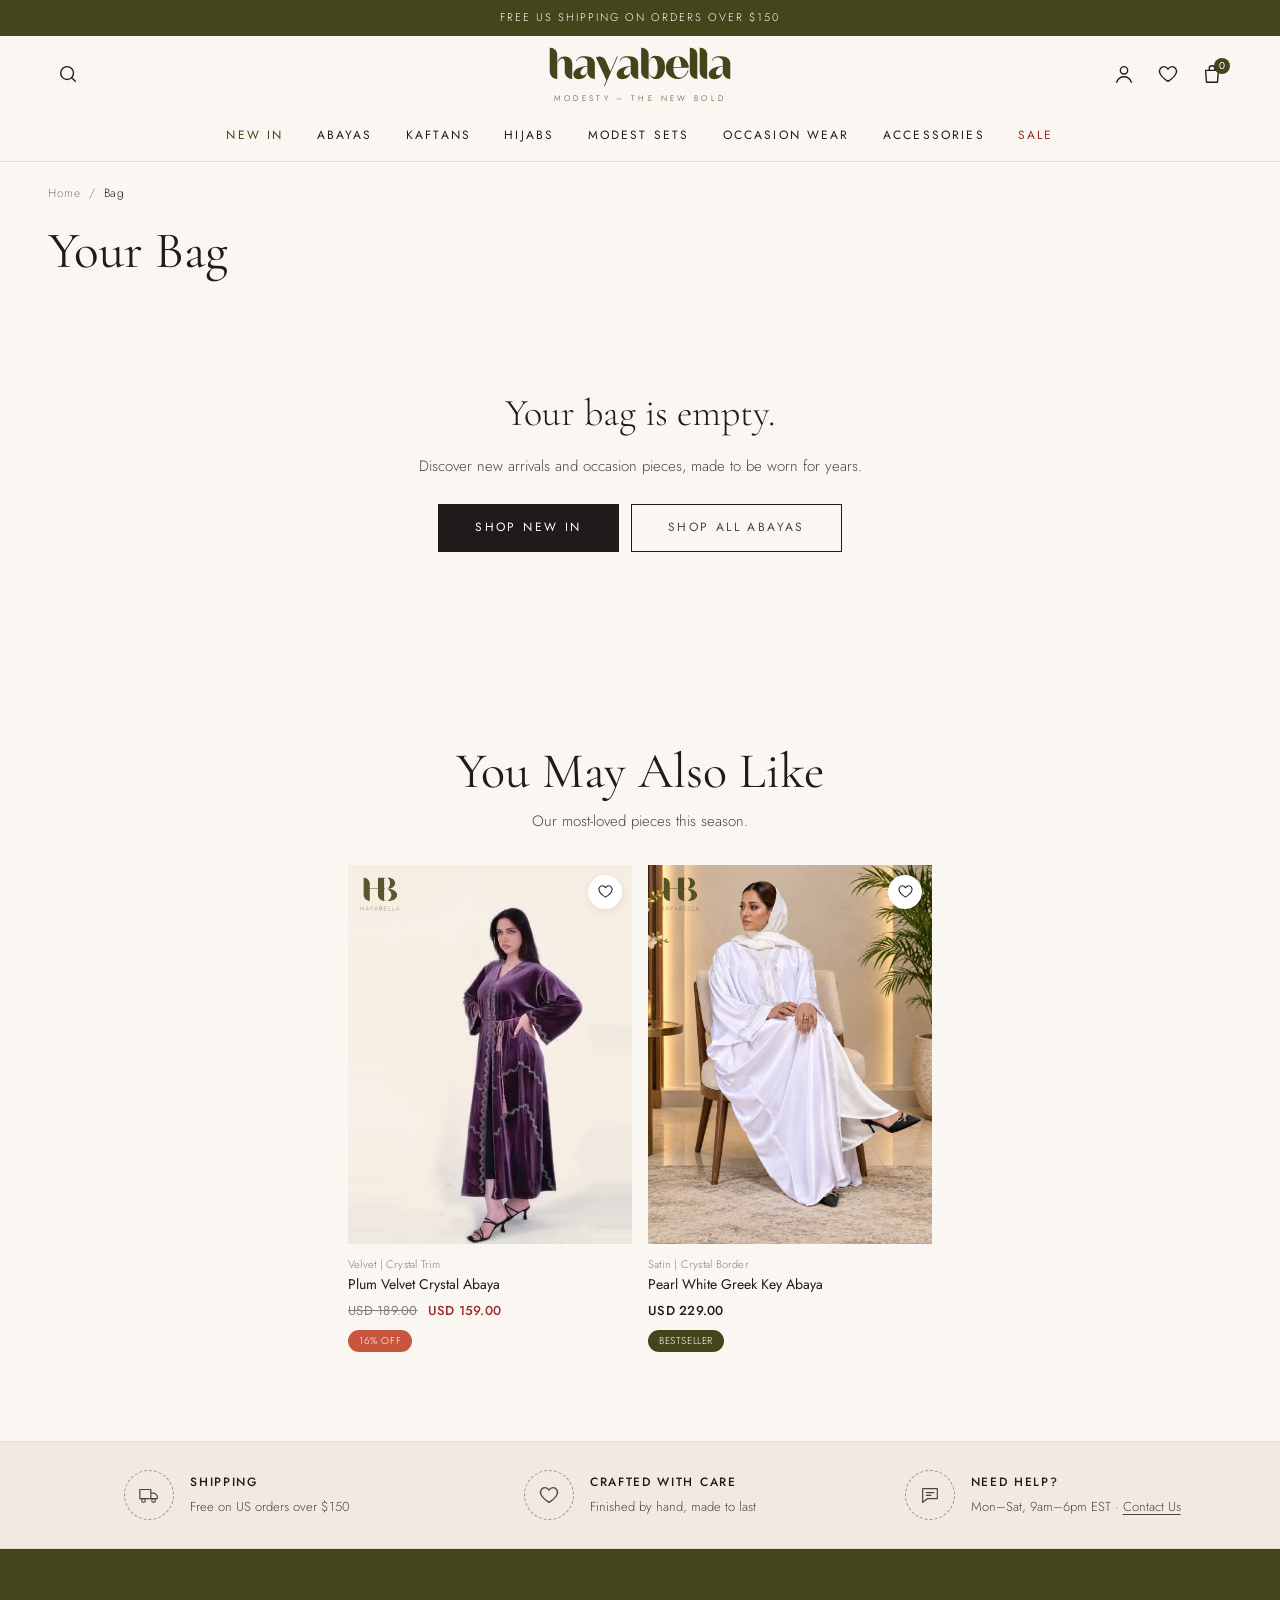
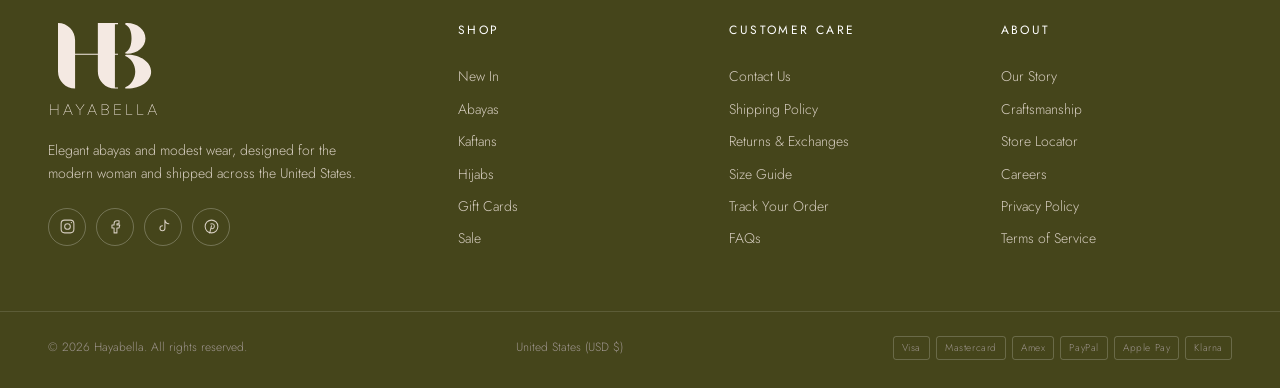
==== commit da72528b: "Live product cards, video occasion tiles and a scrolling brand marquee Product cards play a short si" ====
--- a/cart.html
+++ b/cart.html
@@ -10,7 +10,7 @@
   <link rel="preconnect" href="https://fonts.googleapis.com">
   <link rel="preconnect" href="https://fonts.gstatic.com" crossorigin>
   <link href="https://fonts.googleapis.com/css2?family=Cormorant+Garamond:ital,wght@0,400;0,500;0,600;1,400&family=Jost:wght@300;400;500&display=swap" rel="stylesheet">
-  <link rel="stylesheet" href="assets/css/styles.css?v=20261111a">
+  <link rel="stylesheet" href="assets/css/styles.css?v=20261117b">
 </head>
 <body>
 
@@ -277,8 +277,8 @@
 
   <div class="toast" role="status" aria-live="polite" data-toast></div>
 
-  <script src="assets/js/catalog.js?v=20261111a"></script>
-  <script src="assets/js/main.js?v=20261111a"></script>
-  <script src="assets/js/cart.js?v=20261111a"></script>
+  <script src="assets/js/catalog.js?v=20261117b"></script>
+  <script src="assets/js/main.js?v=20261117b"></script>
+  <script src="assets/js/cart.js?v=20261117b"></script>
 </body>
 </html>
--- a/assets/css/styles.css
+++ b/assets/css/styles.css
@@ -208,12 +208,41 @@
 
 /* Hero: banner-image slider -------------------------------------------- */
 .sr-only { position: absolute; width: 1px; height: 1px; padding: 0; margin: -1px; overflow: hidden; clip: rect(0 0 0 0); white-space: nowrap; border: 0; }
-.hero { position: relative; overflow: hidden; background: var(--sand); }
-.hero__slides { position: relative; aspect-ratio: 1920 / 800; max-height: 85vh; width: 100%; }
-.hero__slide { position: absolute; inset: 0; display: block; opacity: 0; visibility: hidden; transition: opacity .9s var(--ease), visibility .9s; }
-.hero__slide.is-active { opacity: 1; visibility: visible; }
-.hero__slide picture, .hero__slide img { display: block; width: 100%; height: 100%; }
-.hero__slide img { object-fit: cover; object-position: center; }
+.hero { position: relative; overflow: hidden; background: #0d0b0c; }
+/* fills the window below the header; never taller than 16:9 nor wider than 2.4:1 */
+.hero__slides {
+  position: relative; width: 100%;
+  height: min(calc(100svh - var(--hero-top, 160px)), 56.25vw); min-height: 41.67vw;
+}
+/* the current slide fades to black, then the next fades up out of the dark */
+.hero__slide {
+  position: absolute; inset: 0; display: block; overflow: hidden; color: var(--white);
+  opacity: 0; visibility: hidden; transition: opacity .7s ease, visibility 0s linear .7s;
+}
+.hero__slide.is-active { opacity: 1; visibility: visible; transition: opacity 1.3s ease .55s, visibility 0s; }
+.hero__media, .hero__videos { position: absolute; inset: 0; display: block; transform: scale(1.09); transition: transform 0s linear .7s; }
+.hero__slide.is-active .hero__media, .hero__slide.is-active .hero__videos { transform: scale(1); transition: transform 8s cubic-bezier(.22, .61, .36, 1) .2s; }
+.hero__media img { display: block; width: 100%; height: 100%; object-fit: cover; object-position: center top; }
+.hero__slide--banner .hero__media img { object-position: left center; }   /* keep the banner text in view */
+/* soft shade bottom-left so the caption reads on any photo */
+.hero__slide--photo::after, .hero__slide--video::after {
+  content: ""; position: absolute; inset: 0; pointer-events: none;
+  background: linear-gradient(20deg, rgba(10, 8, 9, .5), rgba(10, 8, 9, .12) 38%, transparent 60%);
+}
+.hero__caption { position: absolute; z-index: 1; left: clamp(20px, 3.2vw, 60px); bottom: clamp(28px, 4vw, 64px); display: block; }
+.hero__ctitle {
+  display: block; font-family: var(--sans); font-weight: 300; text-transform: uppercase;
+  font-size: clamp(20px, 2.05vw, 34px); letter-spacing: .2em; line-height: 1.2; margin: 0 0 14px;
+  text-shadow: 0 1px 14px rgba(0, 0, 0, .25);
+}
+.hero__cta {
+  display: inline-block; font-size: 12px; letter-spacing: .14em; text-transform: uppercase; color: var(--white);
+  padding-bottom: 3px; border-bottom: 1px solid rgba(255, 255, 255, .85); transition: border-color .3s;
+}
+.hero__cta:hover, .hero__slide:hover .hero__cta { border-color: transparent; }
+.hero__caption > * { opacity: 0; transform: translateY(14px); transition: opacity .5s ease, transform .5s ease; }
+.hero__slide.is-active .hero__caption > * { opacity: 1; transform: none; transition: opacity 1s ease 1.25s, transform 1s cubic-bezier(.22, .61, .36, 1) 1.25s; }
+.hero__slide.is-active .hero__caption > :nth-child(2) { transition-delay: 1.45s; }
 .hero__arrow {
   position: absolute; top: 50%; z-index: 2;
   width: 48px; height: 48px; margin-top: -24px;
@@ -225,13 +254,28 @@
 .hero__arrow:hover { background: var(--white); }
 .hero__arrow--prev { left: 20px; }
 .hero__arrow--next { right: 20px; }
-.hero__dots { position: absolute; left: 0; right: 0; bottom: 20px; z-index: 2; display: flex; justify-content: center; gap: 10px; }
-.hero__dot { width: 36px; height: 20px; position: relative; }
-.hero__dot::before { content: ""; position: absolute; left: 0; right: 0; top: 50%; height: 2px; background: rgba(255, 255, 255, .55); box-shadow: 0 0 4px rgba(0, 0, 0, .25); }
-.hero__dot::after { content: ""; position: absolute; left: 0; top: 50%; height: 2px; width: 0; background: var(--white); }
-.hero__dot.is-active::after { animation: progress var(--slide-duration, 6s) linear forwards; }
-.hero.is-paused .hero__dot.is-active::after { animation-play-state: paused; }
-@keyframes progress { to { width: 100%; } }
+.hero__dots { position: absolute; right: clamp(20px, 3.2vw, 60px); bottom: clamp(30px, 4vw, 66px); z-index: 2; display: flex; gap: 4px; }
+.hero__dots { pointer-events: none; }
+.hero__dot { pointer-events: auto; }
+.hero__dot { width: 16px; height: 16px; position: relative; }
+.hero__dot::before {
+  content: ""; position: absolute; left: 5px; top: 5px; width: 6px; height: 6px; border-radius: 50%;
+  background: rgba(255, 255, 255, .55); box-shadow: 0 0 0 1px rgba(0, 0, 0, .22), 0 0 6px rgba(0, 0, 0, .2); transition: background .3s, transform .3s;
+}
+.hero__dot:hover::before { background: rgba(255, 255, 255, .8); }
+.hero__dot.is-active::before { background: var(--white); transform: scale(1.25); }
+
+/* Hero video slide */
+.hero__slide--video { background: #1b1619; }
+.hero__video--mobile { display: none !important; }
+.hero__video { width: 100%; height: 100%; object-fit: cover; object-position: center top; display: block; }
+.hero__vtoggle {
+  position: absolute; z-index: 3; right: 20px; top: 20px; width: 34px; height: 34px; border-radius: 50%;
+  display: flex; align-items: center; justify-content: center;
+  border: 1px solid rgba(255, 255, 255, .7); background: rgba(0, 0, 0, .25);
+}
+.hero__vtoggle span { width: 8px; height: 10px; border-left: 2px solid var(--white); border-right: 2px solid var(--white); }
+.hero__vtoggle.is-paused span { width: 0; height: 0; border: 0; border-left: 9px solid var(--white); border-top: 6px solid transparent; border-bottom: 6px solid transparent; margin-left: 3px; }
 
 /* USP -------------------------------------------------------------------- */
 .usp { background: var(--sand); border-bottom: 1px solid var(--line); }
@@ -301,6 +345,14 @@
 .product__media .img-alt { opacity: 0; }
 .product:hover .img-alt { opacity: 1; }
 .product:hover .product__media img { transform: scale(1.03); }
+/* Live cards: a looping clip (product.clip) or, without one, a slow drift while on screen */
+.live-video { position: absolute; inset: 0; width: 100%; height: 100%; object-fit: cover; display: block; transition: transform 1.2s var(--ease); }
+.product__media .live-video { object-position: center bottom; }
+.product--clip:hover .live-video { transform: scale(1.03); }
+@keyframes card-drift { from { transform: scale(1); } to { transform: scale(1.07) translate(-1%, -1.2%); } }
+.product__media.is-live > a > img:first-child,
+.wl-card__media.is-live img { animation: card-drift 9s ease-in-out infinite alternate; }
+.product:hover .product__media.is-live > a > img:first-child { animation-play-state: paused; }
 /* HB Hayabella watermark on every product image */
 .product__media .product__mark {
   inset: auto; top: 12px; left: 12px; z-index: 1; width: 40px; height: auto;
@@ -352,6 +404,8 @@
 .occasion { position: relative; overflow: hidden; aspect-ratio: 7/9; display: block; }
 .occasion img { width: 100%; height: 100%; object-fit: cover; object-position: center 15%; transition: transform 1.2s var(--ease); }
 .occasion:hover img { transform: scale(1.05); }
+.occasion .live-video { object-position: center 15%; }
+.occasion:hover .live-video { transform: scale(1.05); }
 .occasion__label {
   position: absolute; left: 20px; right: 20px; bottom: 20px;
   background: rgba(250, 247, 243, .94); padding: 22px; text-align: center;
@@ -359,6 +413,20 @@
 }
 .occasion:hover .occasion__label { transform: translateY(-6px); }
 .occasion__label h3 { font-family: var(--serif); font-size: 26px; margin-bottom: 8px; }
+
+/* Marquee: endless scrolling brand line ---------------------------------- */
+.marquee { overflow: hidden; text-align: center; padding: clamp(30px, 4.4vw, 64px) 0 clamp(36px, 5vw, 70px); }
+.marquee__track { display: flex; width: max-content; animation: marquee 48s linear infinite; }
+.marquee:hover .marquee__track { animation-play-state: paused; }
+.marquee__group {
+  display: flex; flex-shrink: 0; align-items: center; gap: .85em; padding-right: .85em;
+  font-family: var(--sans); font-weight: 400; text-transform: uppercase; letter-spacing: .12em;
+  font-size: clamp(26px, 3.3vw, 54px); line-height: 1.15; color: var(--gold); white-space: nowrap;
+}
+.marquee__sep { font-weight: 300; opacity: .75; }
+@keyframes marquee { to { transform: translateX(-50%); } }
+.marquee__eyebrow { margin-top: clamp(22px, 3vw, 34px); font-size: 11px; letter-spacing: .22em; text-transform: uppercase; color: var(--muted); }
+.marquee__sub { margin-top: 8px; font-size: 13px; letter-spacing: .24em; text-transform: uppercase; color: var(--ink); }
 
 /* Story ------------------------------------------------------------------ */
 .story { background: var(--sage-tint); padding: clamp(64px, 9vw, 120px) 0; text-align: center; }
@@ -794,9 +862,19 @@
 @media (max-width: 767px) {
   body { font-size: 14px; }
   .hide-sm { display: none; }
-  .hero__slides { aspect-ratio: 1080 / 1350; max-height: none; }
+  .hero__slides { height: auto; min-height: 0; aspect-ratio: 4 / 5; }
   .hero__arrow { display: none; }
-  .hero__dots { bottom: 14px; }
+  .hero__video--desktop { display: none !important; }
+  .hero__video--mobile { display: block !important; }
+  .hero__slide--photo::after, .hero__slide--video::after { background: linear-gradient(transparent 50%, rgba(10, 8, 9, .55)); }
+  .hero__slide--banner .hero__media img { object-position: center; }
+  .hero__caption { left: 20px; right: 20px; bottom: 44px; }
+  .hero__ctitle { font-size: 20px; letter-spacing: .18em; margin-bottom: 10px; }
+  .hero__cta { font-size: 11px; }
+  .hero__dots { left: 0; right: 0; bottom: 12px; justify-content: center; }
+  .hero__vtoggle { right: 14px; top: 14px; }
+  .marquee__eyebrow, .marquee__sub { padding: 0 var(--gutter); }
+  .marquee__sub { font-size: 11px; letter-spacing: .16em; }
   .usp__item { padding: 16px 4px; gap: 10px; }
   .usp__item svg { width: 22px; height: 22px; }
   .usp__item strong { font-size: 10px; letter-spacing: .1em; }
@@ -836,5 +914,6 @@
 
 @media (prefers-reduced-motion: reduce) {
   *, *::before, *::after { animation-duration: .01ms !important; transition-duration: .01ms !important; }
+  .marquee__track, .product__media img, .wl-card__media img { animation: none !important; }
   html { scroll-behavior: auto; }
 }
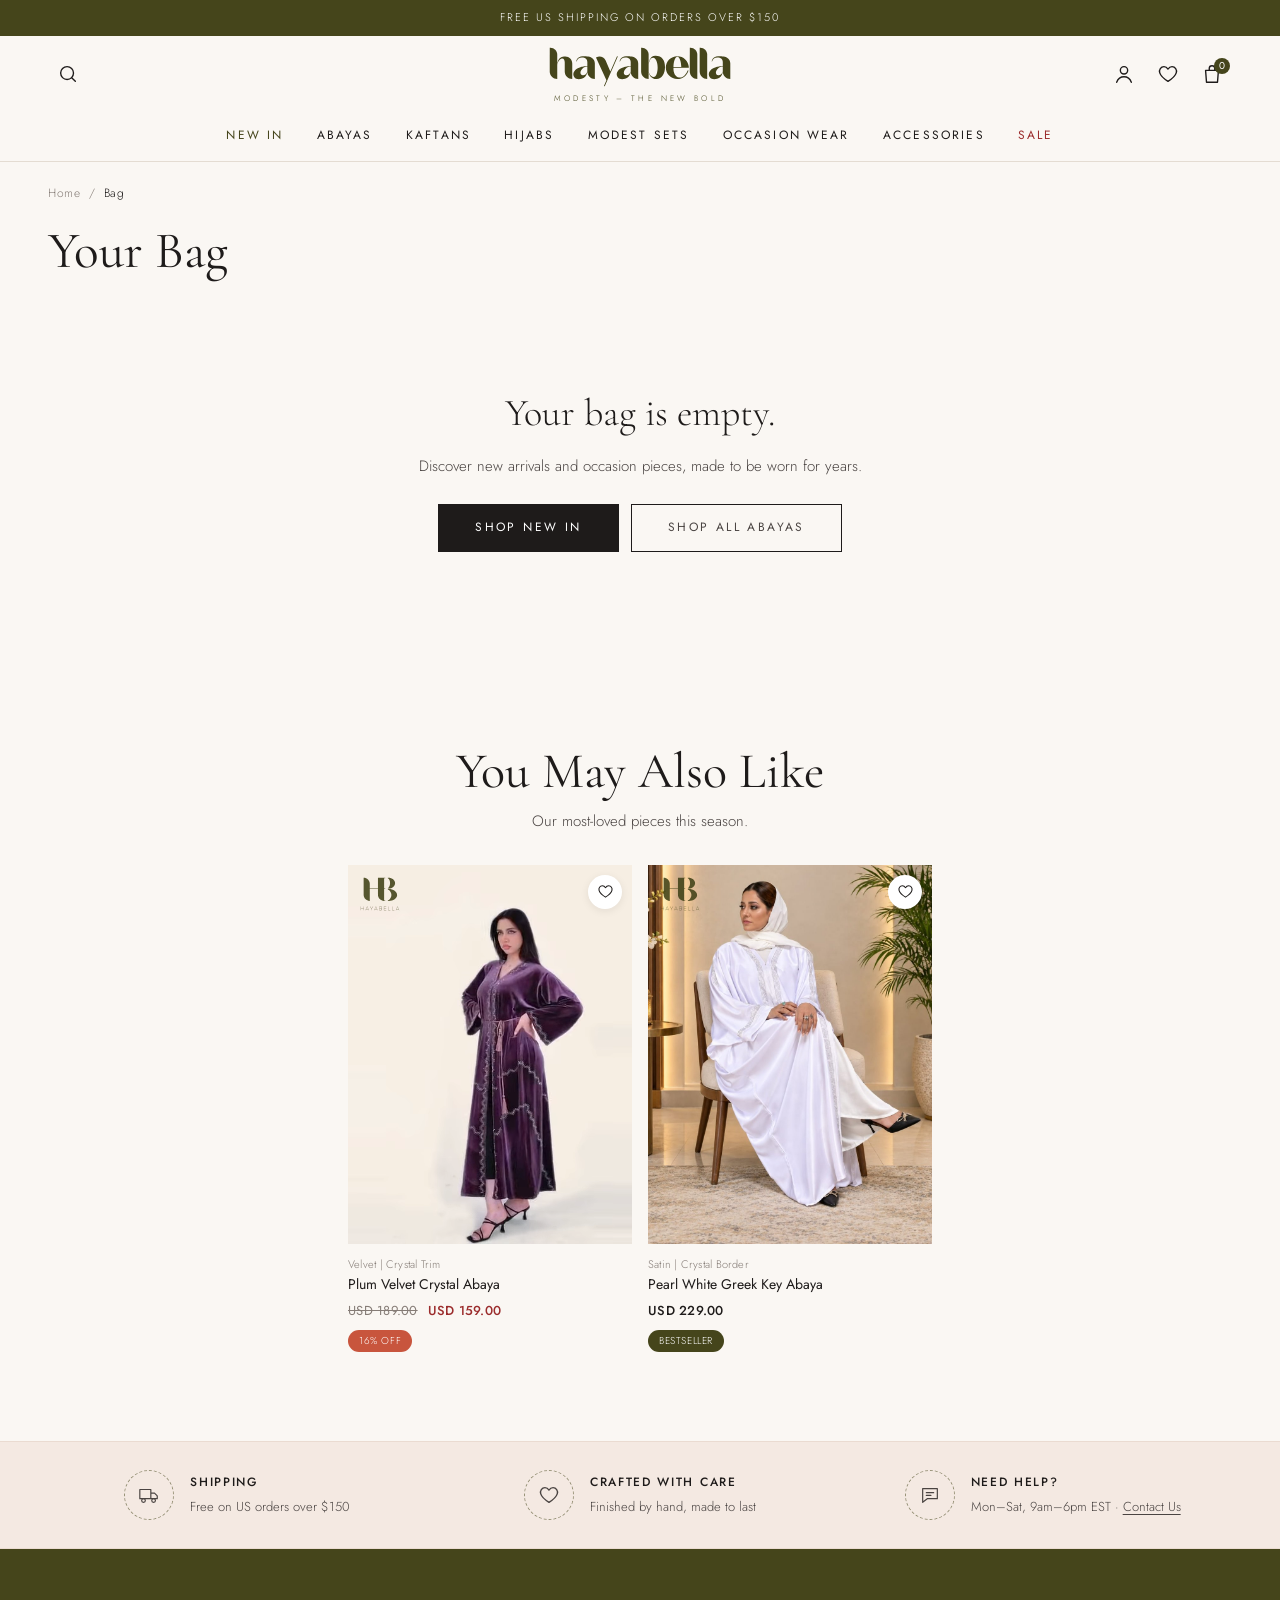
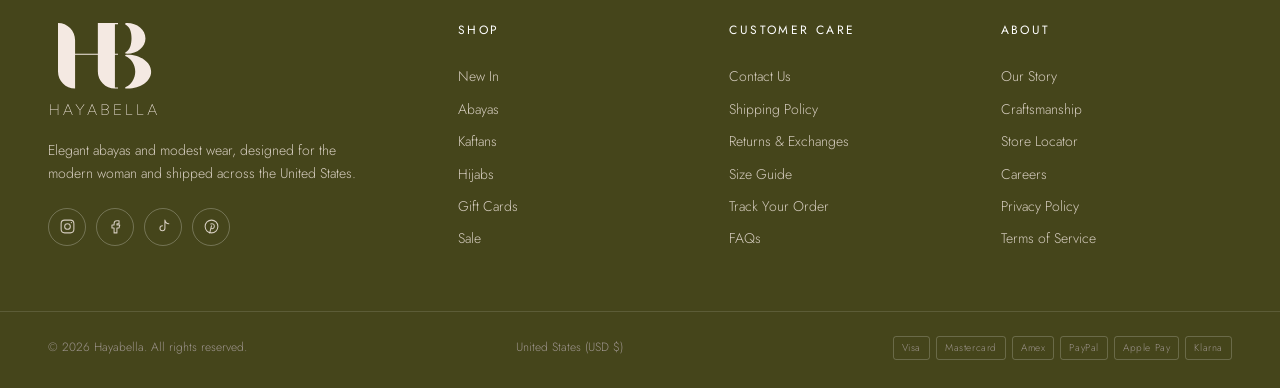
==== commit 96756cd1: "Slow hover zoom on all image cards; marquee in brand colours Image cards zoom in slowly on hover and" ====
--- a/cart.html
+++ b/cart.html
@@ -10,7 +10,7 @@
   <link rel="preconnect" href="https://fonts.googleapis.com">
   <link rel="preconnect" href="https://fonts.gstatic.com" crossorigin>
   <link href="https://fonts.googleapis.com/css2?family=Cormorant+Garamond:ital,wght@0,400;0,500;0,600;1,400&family=Jost:wght@300;400;500&display=swap" rel="stylesheet">
-  <link rel="stylesheet" href="assets/css/styles.css?v=20261117b">
+  <link rel="stylesheet" href="assets/css/styles.css?v=20261117c">
 </head>
 <body>
 
@@ -277,8 +277,8 @@
 
   <div class="toast" role="status" aria-live="polite" data-toast></div>
 
-  <script src="assets/js/catalog.js?v=20261117b"></script>
-  <script src="assets/js/main.js?v=20261117b"></script>
-  <script src="assets/js/cart.js?v=20261117b"></script>
+  <script src="assets/js/catalog.js?v=20261117c"></script>
+  <script src="assets/js/main.js?v=20261117c"></script>
+  <script src="assets/js/cart.js?v=20261117c"></script>
 </body>
 </html>
--- a/assets/css/styles.css
+++ b/assets/css/styles.css
@@ -23,6 +23,8 @@
   --container: 1400px;
   --gutter: clamp(16px, 4vw, 48px);
   --ease: cubic-bezier(.25, .8, .25, 1);
+  --zoom: 1.1;                                              /* hover zoom on image cards */
+  --zoom-in: transform 2.6s cubic-bezier(.22, .61, .36, 1);  /* same timing in and out */
 }
 
 *, *::before, *::after { box-sizing: border-box; }
@@ -169,7 +171,8 @@
 .mega__col a:hover { color: var(--ink); padding-left: 4px; }
 .mega__promo { position: relative; overflow: hidden; }
 .mega__promo img { aspect-ratio: 3/4; object-fit: cover; object-position: center 20%; width: 100%; max-height: 300px; transition: transform .8s var(--ease); }
-.mega__promo:hover img { transform: scale(1.04); }
+.mega__promo img { transition: var(--zoom-in); }
+.mega__promo:hover img { transform: scale(var(--zoom)); }
 .mega__promo span { position: absolute; left: 0; right: 0; bottom: 0; padding: 40px 16px 14px; font-family: var(--serif); font-size: 20px; color: var(--white); background: linear-gradient(transparent, rgba(30, 27, 26, .6)); }
 
 /* Drawer ----------------------------------------------------------------- */
@@ -295,8 +298,8 @@
 /* Split ------------------------------------------------------------------ */
 .split { display: grid; grid-template-columns: 1fr 1fr; gap: 4px; }
 .split__item { position: relative; overflow: hidden; aspect-ratio: 4/5; display: block; }
-.split__item img { width: 100%; height: 100%; object-fit: cover; object-position: center 20%; transition: transform 1.2s var(--ease); }
-.split__item:hover img { transform: scale(1.04); }
+.split__item img { width: 100%; height: 100%; object-fit: cover; object-position: center 20%; transition: var(--zoom-in); }
+.split__item:hover img { transform: scale(var(--zoom)); }
 .split__content {
   position: absolute; left: 0; right: 0; bottom: 0; padding: clamp(28px, 5vw, 64px); padding-top: 120px;
   text-align: center; color: var(--ink);
@@ -341,18 +344,14 @@
 .product { position: relative; }
 .product__media { display: block; position: relative; overflow: hidden; aspect-ratio: 3/4; background: #eeeae5; margin-bottom: 12px; }
 .product__link { position: absolute; inset: 0; }
-.product__media img { position: absolute; inset: 0; width: 100%; height: 100%; object-fit: cover; object-position: center bottom; transition: opacity .6s var(--ease), transform 1.2s var(--ease); }
+.product__media img { position: absolute; inset: 0; width: 100%; height: 100%; object-fit: cover; object-position: center bottom; transition: opacity .6s var(--ease), var(--zoom-in); }
 .product__media .img-alt { opacity: 0; }
 .product:hover .img-alt { opacity: 1; }
-.product:hover .product__media img { transform: scale(1.03); }
+.product:hover .product__media img { transform: scale(var(--zoom)); }
 /* Live cards: a looping clip (product.clip) or, without one, a slow drift while on screen */
-.live-video { position: absolute; inset: 0; width: 100%; height: 100%; object-fit: cover; display: block; transition: transform 1.2s var(--ease); }
+.live-video { position: absolute; inset: 0; width: 100%; height: 100%; object-fit: cover; display: block; transition: var(--zoom-in); }
 .product__media .live-video { object-position: center bottom; }
-.product--clip:hover .live-video { transform: scale(1.03); }
-@keyframes card-drift { from { transform: scale(1); } to { transform: scale(1.07) translate(-1%, -1.2%); } }
-.product__media.is-live > a > img:first-child,
-.wl-card__media.is-live img { animation: card-drift 9s ease-in-out infinite alternate; }
-.product:hover .product__media.is-live > a > img:first-child { animation-play-state: paused; }
+.product--clip:hover .live-video { transform: scale(var(--zoom)); }
 /* HB Hayabella watermark on every product image */
 .product__media .product__mark {
   inset: auto; top: 12px; left: 12px; z-index: 1; width: 40px; height: auto;
@@ -390,7 +389,8 @@
 
 /* Campaign --------------------------------------------------------------- */
 .campaign { position: relative; height: clamp(480px, 70vh, 760px); overflow: hidden; color: var(--white); }
-.campaign img { width: 100%; height: 100%; object-fit: cover; object-position: 70% 30%; }
+.campaign img { width: 100%; height: 100%; object-fit: cover; object-position: 70% 30%; transition: var(--zoom-in); }
+.campaign:hover img { transform: scale(var(--zoom)); }
 .campaign::after { content: ""; position: absolute; inset: 0; background: linear-gradient(90deg, rgba(30, 27, 26, .78) 10%, rgba(30, 27, 26, .35) 45%, rgba(30, 27, 26, 0) 70%); }
 .campaign__content {
   position: absolute; z-index: 1; top: 50%; left: var(--gutter); transform: translateY(-50%);
@@ -402,10 +402,10 @@
 /* Occasions -------------------------------------------------------------- */
 .occasions { display: grid; grid-template-columns: repeat(3, 1fr); gap: 20px; }
 .occasion { position: relative; overflow: hidden; aspect-ratio: 7/9; display: block; }
-.occasion img { width: 100%; height: 100%; object-fit: cover; object-position: center 15%; transition: transform 1.2s var(--ease); }
-.occasion:hover img { transform: scale(1.05); }
+.occasion img { width: 100%; height: 100%; object-fit: cover; object-position: center 15%; transition: var(--zoom-in); }
+.occasion:hover img { transform: scale(var(--zoom)); }
 .occasion .live-video { object-position: center 15%; }
-.occasion:hover .live-video { transform: scale(1.05); }
+.occasion:hover .live-video { transform: scale(var(--zoom)); }
 .occasion__label {
   position: absolute; left: 20px; right: 20px; bottom: 20px;
   background: rgba(250, 247, 243, .94); padding: 22px; text-align: center;
@@ -415,18 +415,18 @@
 .occasion__label h3 { font-family: var(--serif); font-size: 26px; margin-bottom: 8px; }
 
 /* Marquee: endless scrolling brand line ---------------------------------- */
-.marquee { overflow: hidden; text-align: center; padding: clamp(30px, 4.4vw, 64px) 0 clamp(36px, 5vw, 70px); }
+.marquee { overflow: hidden; text-align: center; background: var(--cream); padding: clamp(30px, 4.4vw, 64px) 0 clamp(36px, 5vw, 70px); }
 .marquee__track { display: flex; width: max-content; animation: marquee 48s linear infinite; }
 .marquee:hover .marquee__track { animation-play-state: paused; }
 .marquee__group {
   display: flex; flex-shrink: 0; align-items: center; gap: .85em; padding-right: .85em;
   font-family: var(--sans); font-weight: 400; text-transform: uppercase; letter-spacing: .12em;
-  font-size: clamp(26px, 3.3vw, 54px); line-height: 1.15; color: var(--gold); white-space: nowrap;
-}
-.marquee__sep { font-weight: 300; opacity: .75; }
+  font-size: clamp(26px, 3.3vw, 54px); line-height: 1.15; color: var(--olive); white-space: nowrap;
+}
+.marquee__sep { font-weight: 300; opacity: .35; }
 @keyframes marquee { to { transform: translateX(-50%); } }
-.marquee__eyebrow { margin-top: clamp(22px, 3vw, 34px); font-size: 11px; letter-spacing: .22em; text-transform: uppercase; color: var(--muted); }
-.marquee__sub { margin-top: 8px; font-size: 13px; letter-spacing: .24em; text-transform: uppercase; color: var(--ink); }
+.marquee__eyebrow { margin-top: clamp(22px, 3vw, 34px); font-size: 11px; letter-spacing: .22em; text-transform: uppercase; color: var(--olive); opacity: .7; }
+.marquee__sub { margin-top: 8px; font-size: 13px; letter-spacing: .24em; text-transform: uppercase; color: var(--olive); }
 
 /* Story ------------------------------------------------------------------ */
 .story { background: var(--sage-tint); padding: clamp(64px, 9vw, 120px) 0; text-align: center; }
@@ -437,14 +437,14 @@
 /* Lookbook --------------------------------------------------------------- */
 .looks { display: grid; grid-template-columns: repeat(6, 1fr); gap: 4px; }
 .look { position: relative; overflow: hidden; aspect-ratio: 1; display: block; }
-.look img { width: 100%; height: 100%; object-fit: cover; object-position: center 20%; transition: transform 1s var(--ease); }
+.look img { width: 100%; height: 100%; object-fit: cover; object-position: center 20%; transition: var(--zoom-in); }
 .look span {
   position: absolute; inset: 0; display: flex; align-items: center; justify-content: center;
   background: rgba(30, 27, 26, .35); color: var(--white); opacity: 0; transition: opacity .3s;
 }
 .look span svg { width: 28px; height: 28px; }
 .look:hover span { opacity: 1; }
-.look:hover img { transform: scale(1.05); }
+.look:hover img { transform: scale(var(--zoom)); }
 
 /* Newsletter ------------------------------------------------------------- */
 .newsletter { padding: clamp(64px, 8vw, 110px) 0; text-align: center; }
@@ -801,8 +801,8 @@
 .wl[hidden] { display: none; }
 .wl__grid { list-style: none; margin: 0; padding: 0; display: grid; grid-template-columns: repeat(4, minmax(0, 1fr)); gap: 40px 18px; }
 .wl-card__media { position: relative; aspect-ratio: 3/4; overflow: hidden; background: #eeeae5; margin-bottom: 12px; }
-.wl-card__media img { width: 100%; height: 100%; object-fit: cover; object-position: center top; transition: transform 1.2s var(--ease); }
-.wl-card__media:hover img { transform: scale(1.03); }
+.wl-card__media img { width: 100%; height: 100%; object-fit: cover; object-position: center top; transition: var(--zoom-in); }
+.wl-card__media:hover img, .wl-card__media:hover .live-video { transform: scale(var(--zoom)); }
 .wl-card__remove {
   position: absolute; top: 10px; right: 10px; width: 34px; height: 34px; border-radius: 50%;
   display: flex; align-items: center; justify-content: center; background: var(--white);
@@ -914,6 +914,6 @@
 
 @media (prefers-reduced-motion: reduce) {
   *, *::before, *::after { animation-duration: .01ms !important; transition-duration: .01ms !important; }
-  .marquee__track, .product__media img, .wl-card__media img { animation: none !important; }
+  .marquee__track { animation: none !important; }
   html { scroll-behavior: auto; }
 }
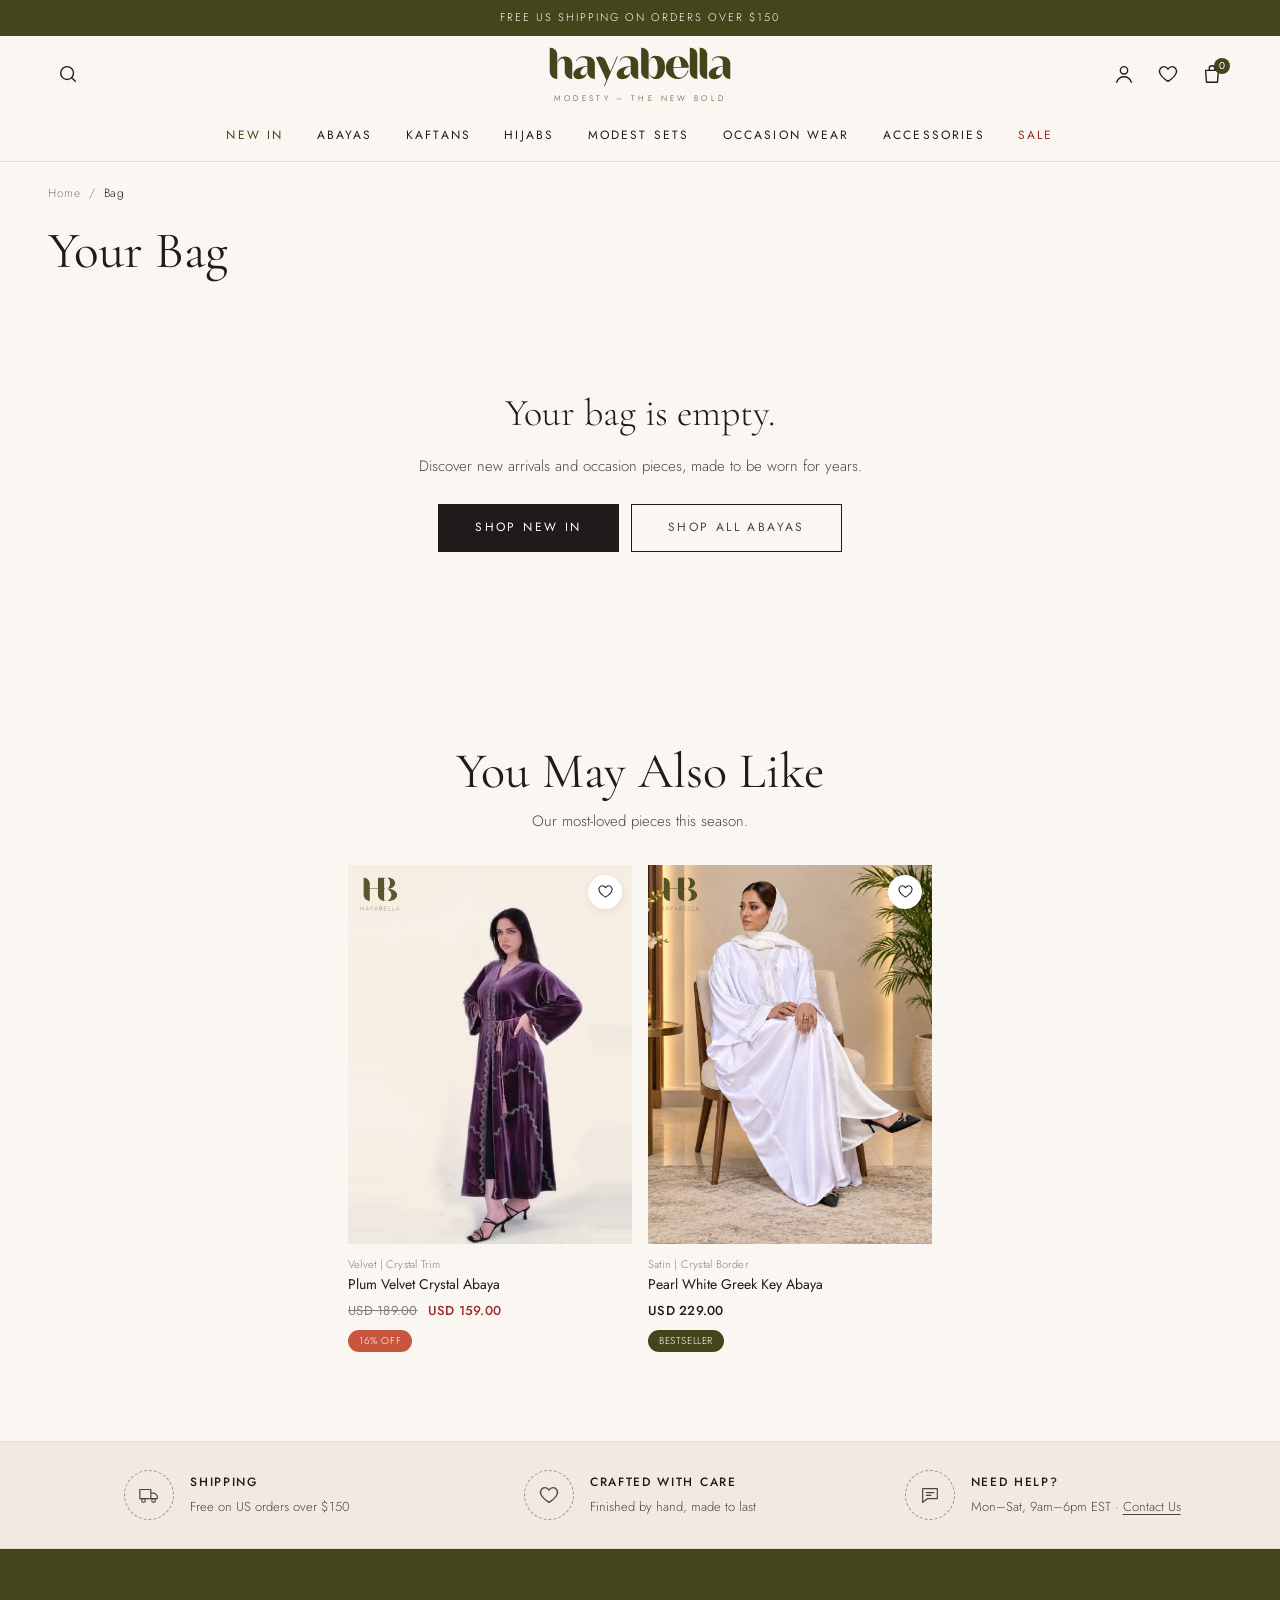
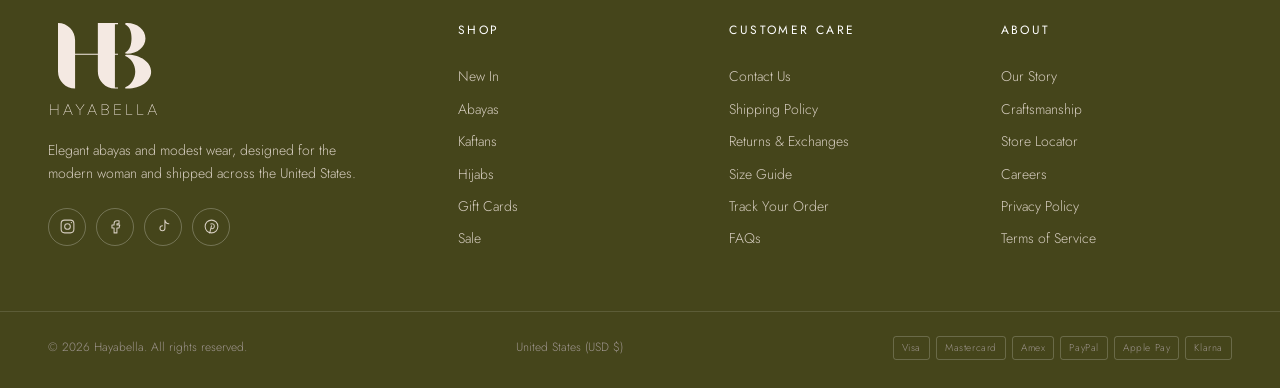
==== commit 4063a887: "Match the hero slide change to the reference timing The current slide drops to black in 0.15 s, blac" ====
--- a/cart.html
+++ b/cart.html
@@ -10,7 +10,7 @@
   <link rel="preconnect" href="https://fonts.googleapis.com">
   <link rel="preconnect" href="https://fonts.gstatic.com" crossorigin>
   <link href="https://fonts.googleapis.com/css2?family=Cormorant+Garamond:ital,wght@0,400;0,500;0,600;1,400&family=Jost:wght@300;400;500&display=swap" rel="stylesheet">
-  <link rel="stylesheet" href="assets/css/styles.css?v=20261117c">
+  <link rel="stylesheet" href="assets/css/styles.css?v=20261117d">
 </head>
 <body>
 
@@ -277,8 +277,8 @@
 
   <div class="toast" role="status" aria-live="polite" data-toast></div>
 
-  <script src="assets/js/catalog.js?v=20261117c"></script>
-  <script src="assets/js/main.js?v=20261117c"></script>
-  <script src="assets/js/cart.js?v=20261117c"></script>
+  <script src="assets/js/catalog.js?v=20261117d"></script>
+  <script src="assets/js/main.js?v=20261117d"></script>
+  <script src="assets/js/cart.js?v=20261117d"></script>
 </body>
 </html>
--- a/assets/css/styles.css
+++ b/assets/css/styles.css
@@ -217,14 +217,20 @@
   position: relative; width: 100%;
   height: min(calc(100svh - var(--hero-top, 160px)), 56.25vw); min-height: 41.67vw;
 }
-/* the current slide fades to black, then the next fades up out of the dark */
+/* Slide change (timed from the Nishat slider):
+   the current slide drops to black in .15s, black holds .25s, then the next slide
+   fades up over .75s while settling from 120% to 100% size in .8s; it then stays still. */
+.hero {
+  --hero-out: .15s; --hero-black: .25s; --hero-in-at: calc(var(--hero-out) + var(--hero-black));
+  --hero-ease: cubic-bezier(.25, .46, .45, .94);   /* ease-out */
+}
 .hero__slide {
   position: absolute; inset: 0; display: block; overflow: hidden; color: var(--white);
-  opacity: 0; visibility: hidden; transition: opacity .7s ease, visibility 0s linear .7s;
-}
-.hero__slide.is-active { opacity: 1; visibility: visible; transition: opacity 1.3s ease .55s, visibility 0s; }
-.hero__media, .hero__videos { position: absolute; inset: 0; display: block; transform: scale(1.09); transition: transform 0s linear .7s; }
-.hero__slide.is-active .hero__media, .hero__slide.is-active .hero__videos { transform: scale(1); transition: transform 8s cubic-bezier(.22, .61, .36, 1) .2s; }
+  opacity: 0; visibility: hidden; transition: opacity var(--hero-out) ease-in, visibility 0s linear var(--hero-out);
+}
+.hero__slide.is-active { opacity: 1; visibility: visible; transition: opacity .75s var(--hero-ease) var(--hero-in-at), visibility 0s; }
+.hero__media, .hero__videos { position: absolute; inset: 0; display: block; transform: scale(1.2); transition: transform 0s linear var(--hero-out); }
+.hero__slide.is-active .hero__media, .hero__slide.is-active .hero__videos { transform: scale(1); transition: transform .8s var(--hero-ease) var(--hero-in-at); }
 .hero__media img { display: block; width: 100%; height: 100%; object-fit: cover; object-position: center top; }
 .hero__slide--banner .hero__media img { object-position: left center; }   /* keep the banner text in view */
 /* soft shade bottom-left so the caption reads on any photo */
@@ -243,9 +249,11 @@
   padding-bottom: 3px; border-bottom: 1px solid rgba(255, 255, 255, .85); transition: border-color .3s;
 }
 .hero__cta:hover, .hero__slide:hover .hero__cta { border-color: transparent; }
-.hero__caption > * { opacity: 0; transform: translateY(14px); transition: opacity .5s ease, transform .5s ease; }
-.hero__slide.is-active .hero__caption > * { opacity: 1; transform: none; transition: opacity 1s ease 1.25s, transform 1s cubic-bezier(.22, .61, .36, 1) 1.25s; }
-.hero__slide.is-active .hero__caption > :nth-child(2) { transition-delay: 1.45s; }
+.hero__caption > * { opacity: 0; transform: translateY(12px); transition: opacity var(--hero-out), transform 0s linear var(--hero-out); }
+.hero__slide.is-active .hero__caption > * {
+  opacity: 1; transform: none;
+  transition: opacity .4s var(--hero-ease) calc(var(--hero-in-at) + .25s), transform .4s var(--hero-ease) calc(var(--hero-in-at) + .25s);
+}
 .hero__arrow {
   position: absolute; top: 50%; z-index: 2;
   width: 48px; height: 48px; margin-top: -24px;
